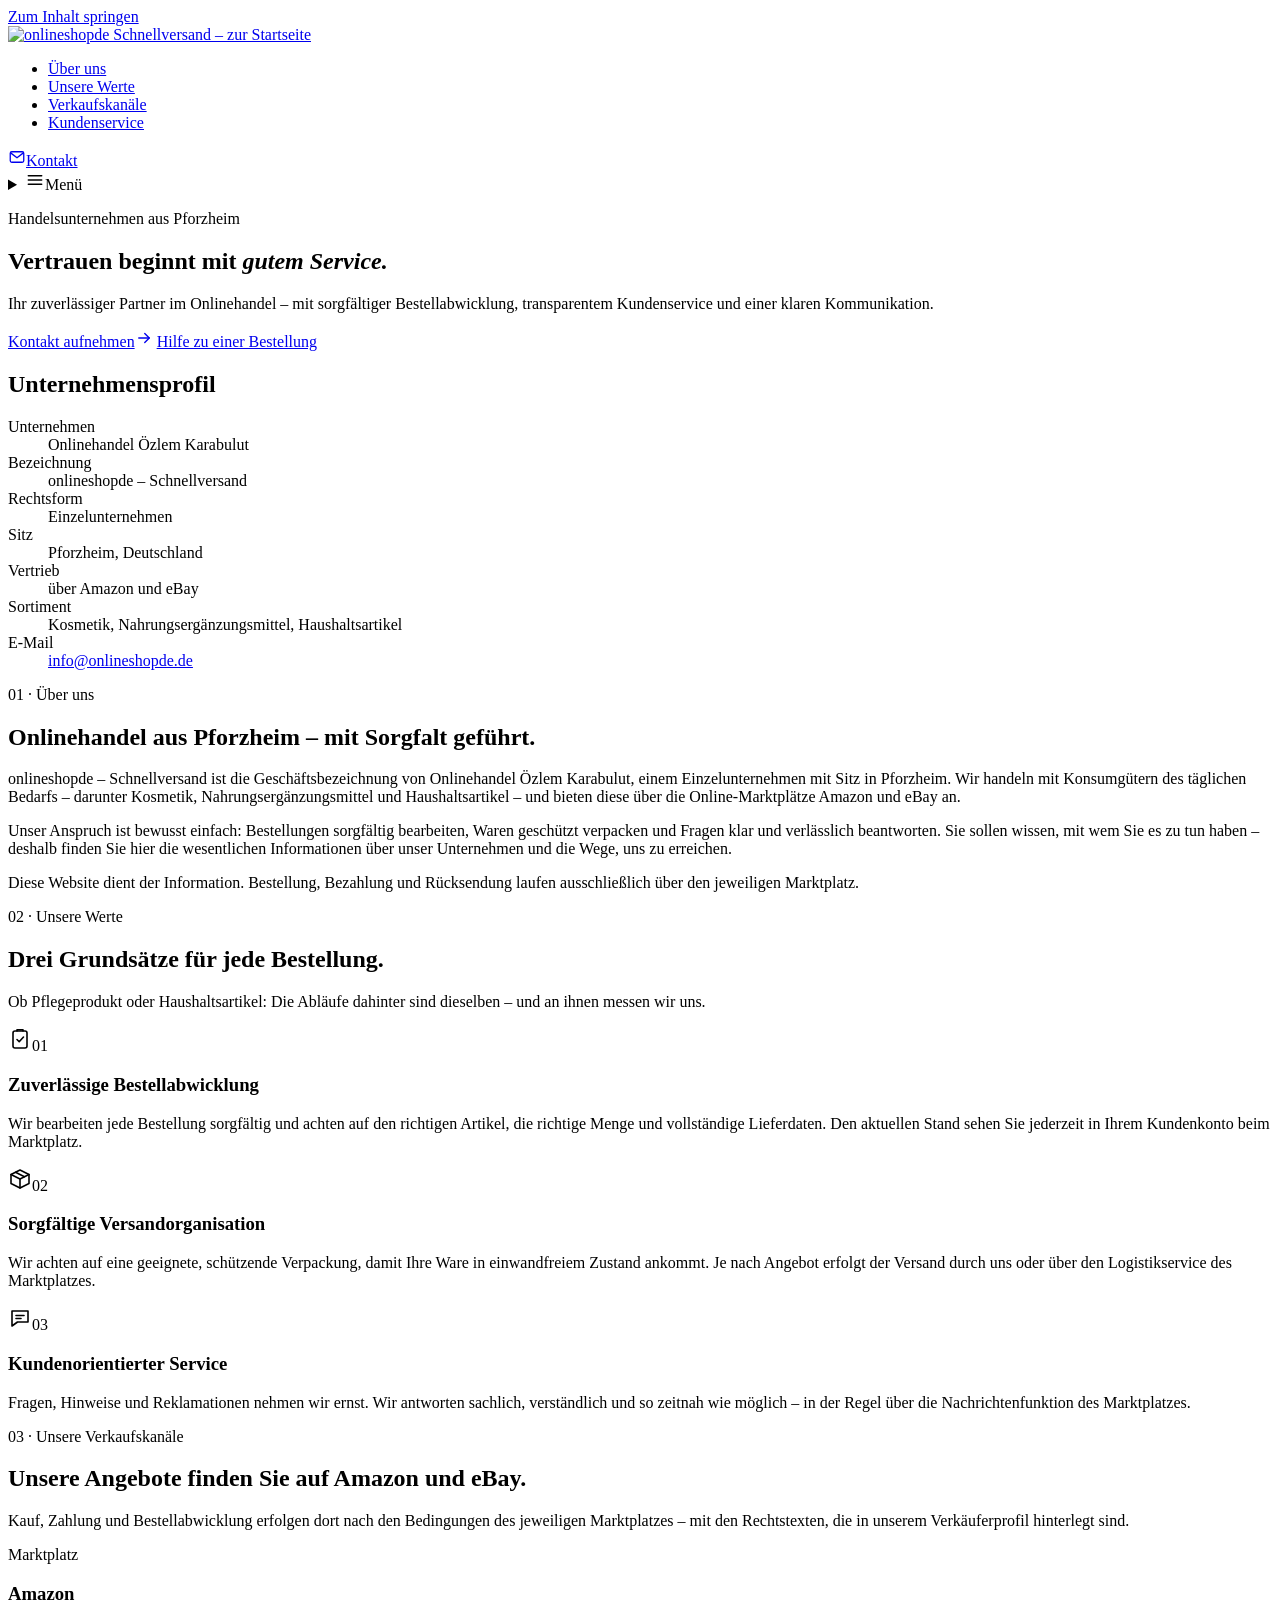
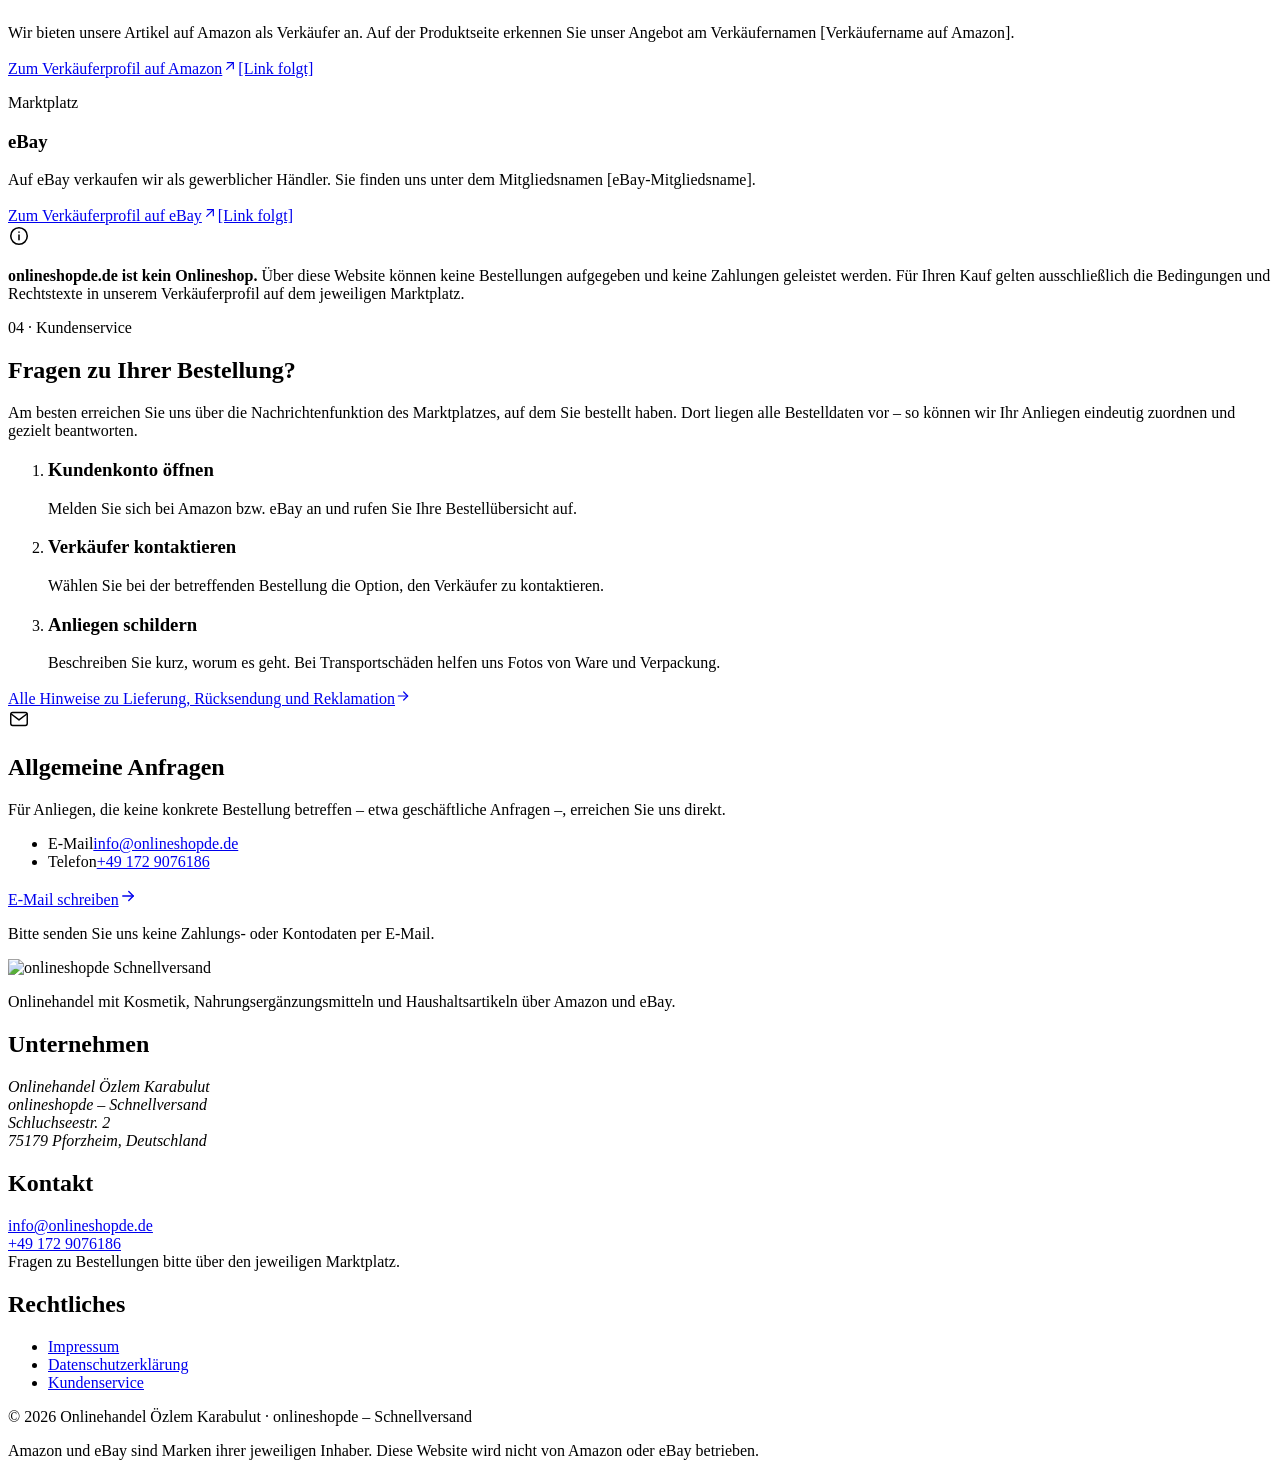
==== index.html @ 4a36b069 "Website onlineshopde.de: Seiten, robots.txt, Sitemap, Favicon" ====
<!DOCTYPE html>
<html lang="de">
<head>
<meta charset="utf-8">
<meta name="viewport" content="width=device-width, initial-scale=1">
<title>onlineshopde – Schnellversand | Onlinehandel aus Pforzheim</title>
<meta name="description" content="onlineshopde – Schnellversand: Einzelunternehmen aus Pforzheim für Kosmetik, Nahrungsergänzungsmittel und Haushaltsartikel – erhältlich über Amazon und eBay. Kontakt und Kundenservice.">
<link rel="canonical" href="https://www.onlineshopde.de/">
<meta name="theme-color" content="#c1254f">
<link rel="icon" href="favicon.ico" sizes="48x48">
<link rel="icon" href="assets/img/favicon-32.png" type="image/png" sizes="32x32">
<link rel="apple-touch-icon" href="assets/img/apple-touch-icon.png">
<meta property="og:type" content="website">
<meta property="og:locale" content="de_DE">
<meta property="og:site_name" content="onlineshopde – Schnellversand">
<meta property="og:title" content="onlineshopde – Schnellversand | Onlinehandel aus Pforzheim">
<meta property="og:description" content="onlineshopde – Schnellversand: Einzelunternehmen aus Pforzheim für Kosmetik, Nahrungsergänzungsmittel und Haushaltsartikel – erhältlich über Amazon und eBay. Kontakt und Kundenservice.">
<meta property="og:url" content="https://www.onlineshopde.de/">
<meta property="og:image" content="https://www.onlineshopde.de/assets/img/og-image.png">
<meta property="og:image:width" content="1200">
<meta property="og:image:height" content="630">
<link rel="preload" href="assets/fonts/newsreader-latin-wght-normal.woff2" as="font" type="font/woff2" crossorigin>
<link rel="preload" href="assets/fonts/ibm-plex-sans-latin-400-normal.woff2" as="font" type="font/woff2" crossorigin>
<link rel="stylesheet" href="assets/css/style.css">
<script type="application/ld+json">
{"@context":"https://schema.org","@type":"Organization","name":"Onlinehandel Özlem Karabulut","alternateName":"onlineshopde – Schnellversand","url":"https://www.onlineshopde.de/","logo":"https://www.onlineshopde.de/assets/img/logo-onlineshopde.png","email":"info@onlineshopde.de","telephone":"+49 172 9076186","address":{"@type":"PostalAddress","streetAddress":"Schluchseestr. 2","postalCode":"75179","addressLocality":"Pforzheim","addressCountry":"DE"}}
</script>
</head>
<body>
<a class="skip-link" href="#inhalt">Zum Inhalt springen</a>
<header class="site-header">
<div class="container header-inner">
<a class="brand" href="index.html"><img src="assets/img/logo-onlineshopde.png" width="527" height="168" alt="onlineshopde Schnellversand – zur Startseite"></a>
<nav class="nav-main" aria-label="Hauptnavigation">
<ul>
<li><a href="index.html#ueber-uns">Über uns</a></li>
<li><a href="index.html#werte">Unsere Werte</a></li>
<li><a href="index.html#verkaufskanaele">Verkaufskanäle</a></li>
<li><a href="kundenservice.html">Kundenservice</a></li>
</ul>
</nav>
<a class="btn btn-outline header-contact" href="kundenservice.html#kontakt"><svg width="18" height="18" viewBox="0 0 24 24" fill="none" stroke="currentColor" stroke-width="1.7" stroke-linecap="round" stroke-linejoin="round" aria-hidden="true" focusable="false"><rect x="3" y="5" width="18" height="14" rx="2"/><path d="M3.5 6.5l8.5 6.5 8.5-6.5"/></svg>Kontakt</a>
<details class="nav-mobile">
<summary><svg width="20" height="20" viewBox="0 0 24 24" fill="none" stroke="currentColor" stroke-width="1.8" stroke-linecap="round" stroke-linejoin="round" aria-hidden="true" focusable="false"><path d="M4 7h16"/><path d="M4 12h16"/><path d="M4 17h16"/></svg>Menü</summary>
<nav class="nav-mobile-panel" aria-label="Hauptnavigation (mobil)">
<ul>
<li><a href="index.html#ueber-uns">Über uns</a></li>
<li><a href="index.html#werte">Unsere Werte</a></li>
<li><a href="index.html#verkaufskanaele">Verkaufskanäle</a></li>
<li><a href="kundenservice.html">Kundenservice</a></li>
<li><a href="kundenservice.html#kontakt">Kontakt</a></li>
</ul>
</nav>
</details>
</div>
</header>
<main id="inhalt">

<section class="hero" aria-labelledby="hero-titel">
<div class="container hero-inner">
<div class="hero-copy">
<p class="eyebrow eyebrow-line">Handelsunternehmen aus Pforzheim</p>
<h1 id="hero-titel" class="h-display">Vertrauen beginnt mit <em>gutem Service.</em></h1>
<p class="lead">Ihr zuverlässiger Partner im Onlinehandel – mit sorgfältiger Bestellabwicklung, transparentem Kundenservice und einer klaren Kommunikation.</p>
<div class="hero-actions">
<a class="btn btn-primary" href="kundenservice.html#kontakt">Kontakt aufnehmen<svg width="18" height="18" viewBox="0 0 24 24" fill="none" stroke="currentColor" stroke-width="1.8" stroke-linecap="round" stroke-linejoin="round" aria-hidden="true" focusable="false"><path d="M5 12h14"/><path d="M13 6l6 6-6 6"/></svg></a>
<a class="btn btn-secondary" href="kundenservice.html">Hilfe zu einer Bestellung</a>
</div>
</div>
<aside class="profile-card" aria-labelledby="profil-titel">
<div class="profile-card-head"><h2 id="profil-titel">Unternehmensprofil</h2><span aria-hidden="true"></span></div>
<dl>
<div><dt>Unternehmen</dt><dd>Onlinehandel Özlem Karabulut</dd></div>
<div><dt>Bezeichnung</dt><dd>onlineshopde – Schnellversand</dd></div>
<div><dt>Rechtsform</dt><dd>Einzelunternehmen</dd></div>
<div><dt>Sitz</dt><dd>Pforzheim, Deutschland</dd></div>
<div><dt>Vertrieb</dt><dd>über Amazon und eBay</dd></div>
<div><dt>Sortiment</dt><dd>Kosmetik, Nahrungs&shy;ergänzungs&shy;mittel, Haushalts&shy;artikel</dd></div>
<div><dt>E-Mail</dt><dd><a href="mailto:info@onlineshopde.de">info@onlineshopde.de</a></dd></div>
</dl>
</aside>
</div>
</section>

<section id="ueber-uns" class="section" aria-labelledby="ueber-uns-titel">
<div class="container about">
<div class="stack">
<p class="eyebrow">01 · Über uns</p>
<h2 id="ueber-uns-titel" class="h-section">Onlinehandel aus Pforzheim – mit Sorgfalt geführt.</h2>
</div>
<div class="stack about-text">
<p>onlineshopde – Schnellversand ist die Geschäftsbezeichnung von Onlinehandel Özlem Karabulut, einem Einzelunternehmen mit Sitz in Pforzheim. Wir handeln mit Konsumgütern des täglichen Bedarfs – darunter Kosmetik, Nahrungsergänzungsmittel und Haushaltsartikel – und bieten diese über die Online-Marktplätze Amazon und eBay an.</p>
<p>Unser Anspruch ist bewusst einfach: Bestellungen sorgfältig bearbeiten, Waren geschützt verpacken und Fragen klar und verlässlich beantworten. Sie sollen wissen, mit wem Sie es zu tun haben – deshalb finden Sie hier die wesentlichen Informationen über unser Unternehmen und die Wege, uns zu erreichen.</p>
<p>Diese Website dient der Information. Bestellung, Bezahlung und Rücksendung laufen ausschließlich über den jeweiligen Marktplatz.</p>
</div>
</div>
</section>

<section id="werte" class="section section-alt" aria-labelledby="werte-titel">
<div class="container">
<div class="section-head">
<div class="stack">
<p class="eyebrow">02 · Unsere Werte</p>
<h2 id="werte-titel" class="h-section">Drei Grundsätze für jede Bestellung.</h2>
</div>
<p>Ob Pflegeprodukt oder Haushaltsartikel: Die Abläufe dahinter sind dieselben – und an ihnen messen wir uns.</p>
</div>
<div class="grid-cards">
<article class="card">
<div class="card-top"><span class="icon-circle"><svg width="24" height="24" viewBox="0 0 24 24" fill="none" stroke="currentColor" stroke-width="1.6" stroke-linecap="round" stroke-linejoin="round" aria-hidden="true" focusable="false"><rect x="5" y="4" width="14" height="17" rx="2"/><path d="M9 4V2.8h6V4"/><path d="M9 12.5l2.2 2.2L15.5 10"/></svg></span><span class="card-num" aria-hidden="true">01</span></div>
<h3 class="h-card">Zuverlässige Bestellabwicklung</h3>
<p class="text-body">Wir bearbeiten jede Bestellung sorgfältig und achten auf den richtigen Artikel, die richtige Menge und vollständige Lieferdaten. Den aktuellen Stand sehen Sie jederzeit in Ihrem Kundenkonto beim Marktplatz.</p>
</article>
<article class="card">
<div class="card-top"><span class="icon-circle"><svg width="24" height="24" viewBox="0 0 24 24" fill="none" stroke="currentColor" stroke-width="1.6" stroke-linecap="round" stroke-linejoin="round" aria-hidden="true" focusable="false"><path d="M3 7.5L12 3l9 4.5v9L12 21l-9-4.5z"/><path d="M3 7.5l9 4.5 9-4.5"/><path d="M12 12v9"/><path d="M7.5 5.25l9 4.5"/></svg></span><span class="card-num" aria-hidden="true">02</span></div>
<h3 class="h-card">Sorgfältige Versandorganisation</h3>
<p class="text-body">Wir achten auf eine geeignete, schützende Verpackung, damit Ihre Ware in einwandfreiem Zustand ankommt. Je nach Angebot erfolgt der Versand durch uns oder über den Logistikservice des Marktplatzes.</p>
</article>
<article class="card">
<div class="card-top"><span class="icon-circle"><svg width="24" height="24" viewBox="0 0 24 24" fill="none" stroke="currentColor" stroke-width="1.6" stroke-linecap="round" stroke-linejoin="round" aria-hidden="true" focusable="false"><path d="M4 5h16v11H9.5L4 20z"/><path d="M8 9.5h8"/><path d="M8 12.5h5"/></svg></span><span class="card-num" aria-hidden="true">03</span></div>
<h3 class="h-card">Kundenorientierter Service</h3>
<p class="text-body">Fragen, Hinweise und Reklamationen nehmen wir ernst. Wir antworten sachlich, verständlich und so zeitnah wie möglich – in der Regel über die Nachrichtenfunktion des Marktplatzes.</p>
</article>
</div>
</div>
</section>

<section id="verkaufskanaele" class="section" aria-labelledby="kanaele-titel">
<div class="container">
<div class="section-head">
<div class="stack">
<p class="eyebrow">03 · Unsere Verkaufskanäle</p>
<h2 id="kanaele-titel" class="h-section">Unsere Angebote finden Sie auf Amazon und eBay.</h2>
</div>
<p>Kauf, Zahlung und Bestellabwicklung erfolgen dort nach den Bedingungen des jeweiligen Marktplatzes – mit den Rechtstexten, die in unserem Verkäuferprofil hinterlegt sind.</p>
</div>
<div class="grid-cards two">
<article class="card">
<p class="card-label">Marktplatz</p>
<h3 class="card-title-lg">Amazon</h3>
<p class="text-body">Wir bieten unsere Artikel auf Amazon als Verkäufer an. Auf der Produktseite erkennen Sie unser Angebot am Verkäufernamen <span class="todo">[Verkäufername auf Amazon]</span>.</p>
<a class="link-arrow" href="#verkaufskanaele">Zum Verkäuferprofil auf Amazon<svg width="16" height="16" viewBox="0 0 24 24" fill="none" stroke="currentColor" stroke-width="1.8" stroke-linecap="round" stroke-linejoin="round" aria-hidden="true" focusable="false"><path d="M7 17L17 7"/><path d="M8 7h9v9"/></svg><span class="todo">[Link folgt]</span></a>
</article>
<article class="card">
<p class="card-label">Marktplatz</p>
<h3 class="card-title-lg">eBay</h3>
<p class="text-body">Auf eBay verkaufen wir als gewerblicher Händler. Sie finden uns unter dem Mitgliedsnamen <span class="todo">[eBay-Mitgliedsname]</span>.</p>
<a class="link-arrow" href="#verkaufskanaele">Zum Verkäuferprofil auf eBay<svg width="16" height="16" viewBox="0 0 24 24" fill="none" stroke="currentColor" stroke-width="1.8" stroke-linecap="round" stroke-linejoin="round" aria-hidden="true" focusable="false"><path d="M7 17L17 7"/><path d="M8 7h9v9"/></svg><span class="todo">[Link folgt]</span></a>
</article>
</div>
<div class="note" role="note">
<svg width="22" height="22" viewBox="0 0 24 24" fill="none" stroke="currentColor" stroke-width="1.7" stroke-linecap="round" stroke-linejoin="round" aria-hidden="true" focusable="false"><circle cx="12" cy="12" r="9"/><path d="M12 11v5"/><path d="M12 7.6v.4"/></svg>
<p><strong>onlineshopde.de ist kein Onlineshop.</strong> Über diese Website können keine Bestellungen aufgegeben und keine Zahlungen geleistet werden. Für Ihren Kauf gelten ausschließlich die Bedingungen und Rechtstexte in unserem Verkäuferprofil auf dem jeweiligen Marktplatz.</p>
</div>
</div>
</section>

<section id="kundenservice" class="section section-alt" aria-labelledby="service-titel">
<div class="container service">
<div class="stack service-main">
<div class="stack gap-18">
<p class="eyebrow">04 · Kundenservice</p>
<h2 id="service-titel" class="h-section">Fragen zu Ihrer Bestellung?</h2>
<p class="lead measure">Am besten erreichen Sie uns über die Nachrichtenfunktion des Marktplatzes, auf dem Sie bestellt haben. Dort liegen alle Bestelldaten vor – so können wir Ihr Anliegen eindeutig zuordnen und gezielt beantworten.</p>
</div>
<ol class="steps">
<li><div><h3>Kundenkonto öffnen</h3><p>Melden Sie sich bei Amazon bzw. eBay an und rufen Sie Ihre Bestellübersicht auf.</p></div></li>
<li><div><h3>Verkäufer kontaktieren</h3><p>Wählen Sie bei der betreffenden Bestellung die Option, den Verkäufer zu kontaktieren.</p></div></li>
<li><div><h3>Anliegen schildern</h3><p>Beschreiben Sie kurz, worum es geht. Bei Transportschäden helfen uns Fotos von Ware und Verpackung.</p></div></li>
</ol>
<a class="link-arrow" href="kundenservice.html">Alle Hinweise zu Lieferung, Rücksendung und Reklamation<svg width="16" height="16" viewBox="0 0 24 24" fill="none" stroke="currentColor" stroke-width="1.8" stroke-linecap="round" stroke-linejoin="round" aria-hidden="true" focusable="false"><path d="M5 12h14"/><path d="M13 6l6 6-6 6"/></svg></a>
</div>
<aside class="contact-card" aria-labelledby="kontakt-titel">
<span class="icon-ring"><svg width="22" height="22" viewBox="0 0 24 24" fill="none" stroke="currentColor" stroke-width="1.6" stroke-linecap="round" stroke-linejoin="round" aria-hidden="true" focusable="false"><rect x="3" y="5" width="18" height="14" rx="2"/><path d="M3.5 6.5l8.5 6.5 8.5-6.5"/></svg></span>
<h2 id="kontakt-titel">Allgemeine Anfragen</h2>
<p>Für Anliegen, die keine konkrete Bestellung betreffen – etwa geschäftliche Anfragen –, erreichen Sie uns direkt.</p>
<ul class="contact-list">
<li><span class="label">E-Mail</span><a href="mailto:info@onlineshopde.de">info@onlineshopde.de</a></li>
<li><span class="label">Telefon</span><a href="tel:+491729076186">+49&nbsp;172&nbsp;9076186</a></li>
</ul>
<a class="btn btn-light self-start" href="mailto:info@onlineshopde.de">E-Mail schreiben<svg width="18" height="18" viewBox="0 0 24 24" fill="none" stroke="currentColor" stroke-width="1.8" stroke-linecap="round" stroke-linejoin="round" aria-hidden="true" focusable="false"><path d="M5 12h14"/><path d="M13 6l6 6-6 6"/></svg></a>
<p class="fine">Bitte senden Sie uns keine Zahlungs- oder Kontodaten per E-Mail.</p>
</aside>
</div>
</section>

</main>
<footer class="site-footer">
<div class="container">
<div class="footer-grid">
<div class="footer-brand">
<img src="assets/img/logo-onlineshopde.png" width="527" height="168" alt="onlineshopde Schnellversand" loading="lazy">
<p>Onlinehandel mit Kosmetik, Nahrungsergänzungsmitteln und Haushaltsartikeln über Amazon und eBay.</p>
</div>
<div>
<h2>Unternehmen</h2>
<address>Onlinehandel Özlem Karabulut<br>onlineshopde – Schnellversand<br>Schluchseestr. 2<br>75179 Pforzheim, Deutschland</address>
</div>
<div>
<h2>Kontakt</h2>
<p><a href="mailto:info@onlineshopde.de">info@onlineshopde.de</a><br><a href="tel:+491729076186">+49&nbsp;172&nbsp;9076186</a><br>Fragen zu Bestellungen bitte über den jeweiligen Marktplatz.</p>
</div>
<nav aria-label="Rechtliches und Service">
<h2>Rechtliches</h2>
<ul>
<li><a href="impressum.html">Impressum</a></li>
<li><a href="datenschutz.html">Datenschutzerklärung</a></li>
<li><a href="kundenservice.html">Kundenservice</a></li>
</ul>
</nav>
</div>
<div class="footer-bottom">
<p>© 2026 Onlinehandel Özlem Karabulut · onlineshopde – Schnellversand</p>
<p>Amazon und eBay sind Marken ihrer jeweiligen Inhaber. Diese Website wird nicht von Amazon oder eBay betrieben.</p>
</div>
</div>
</footer>
</body>
</html>
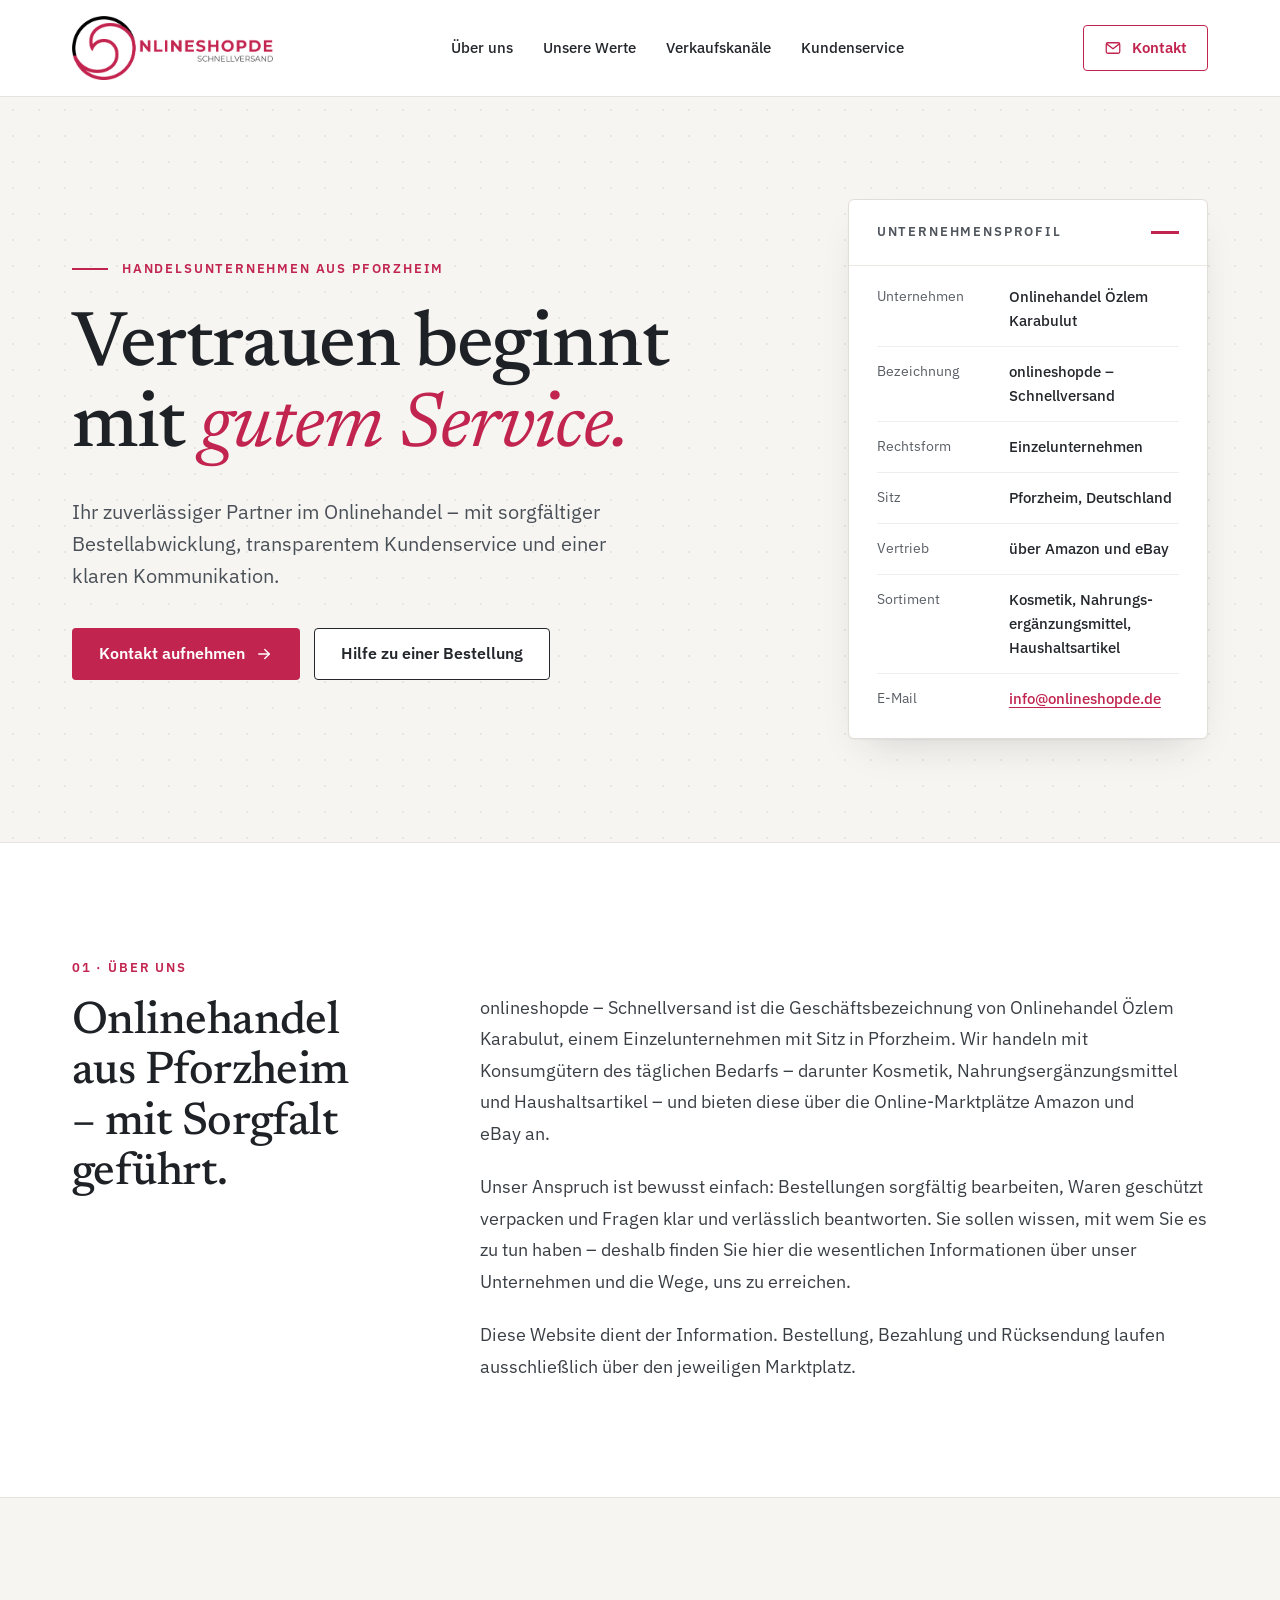
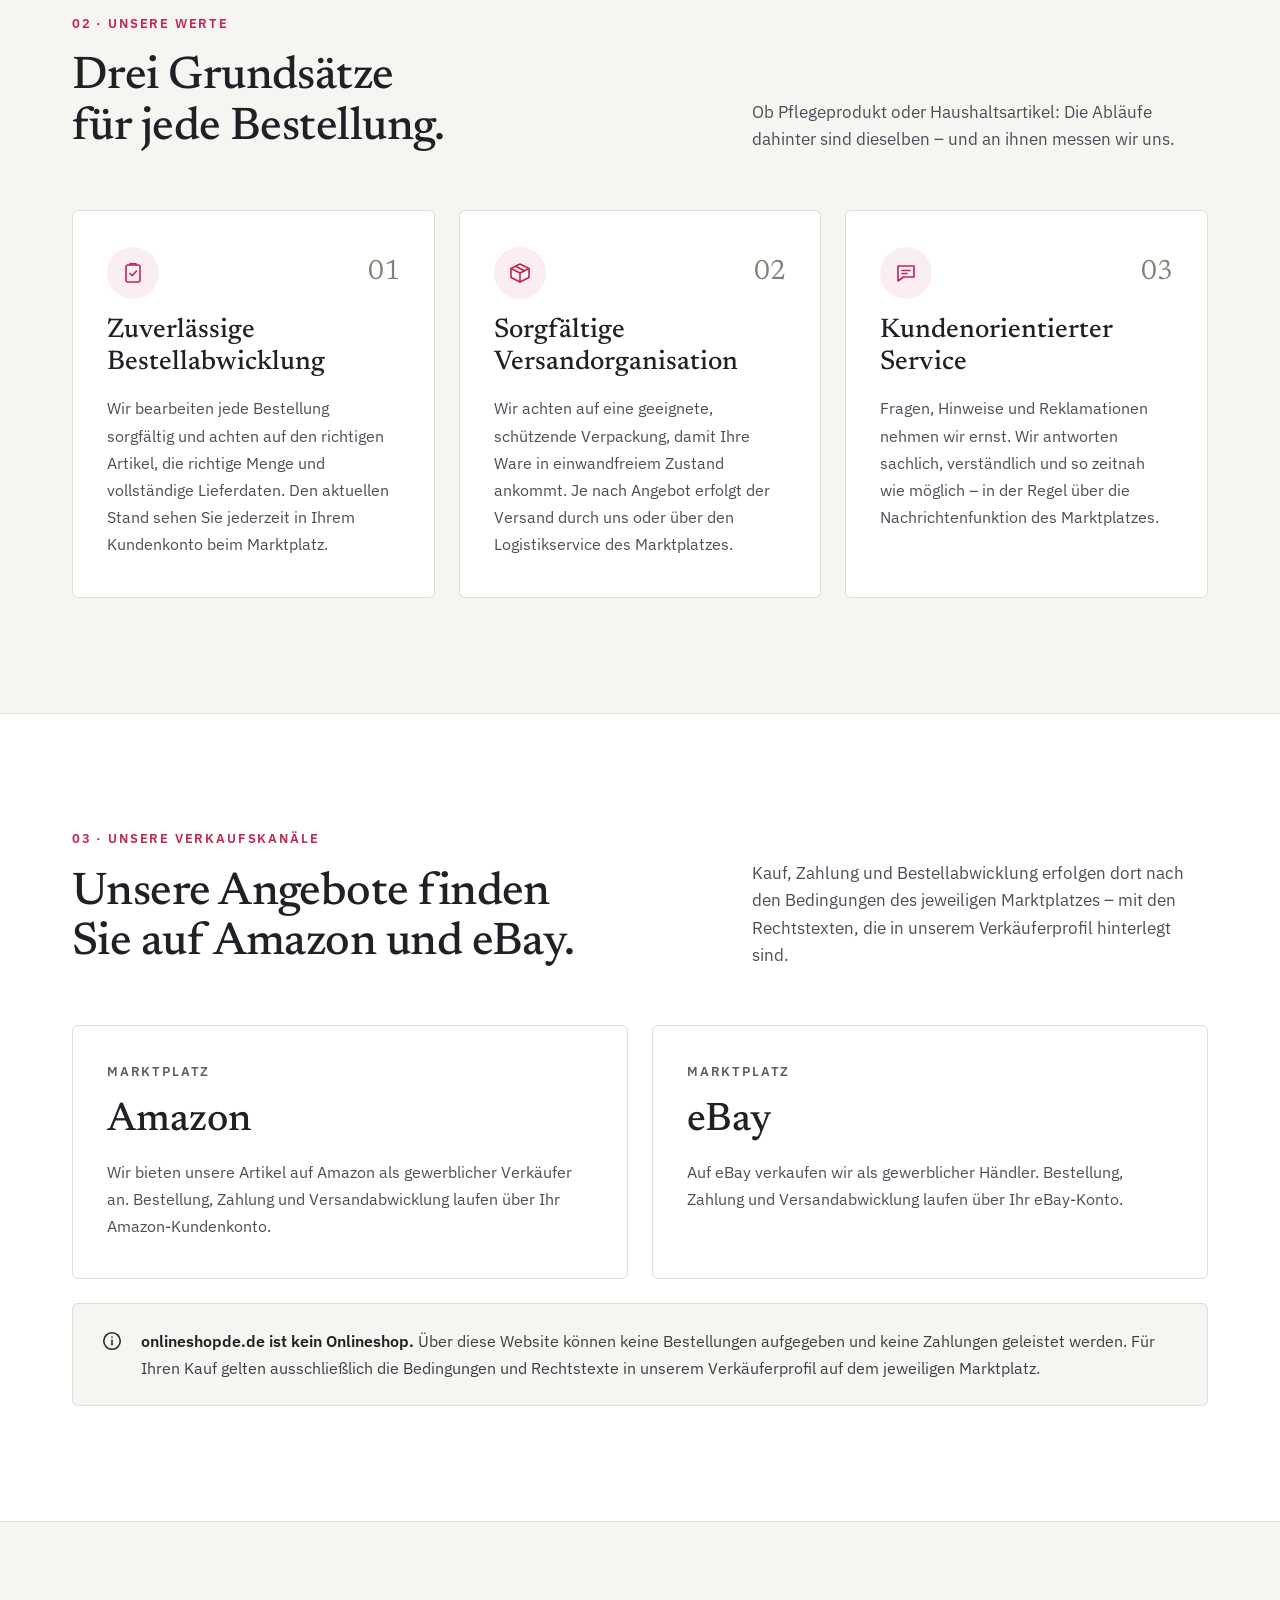
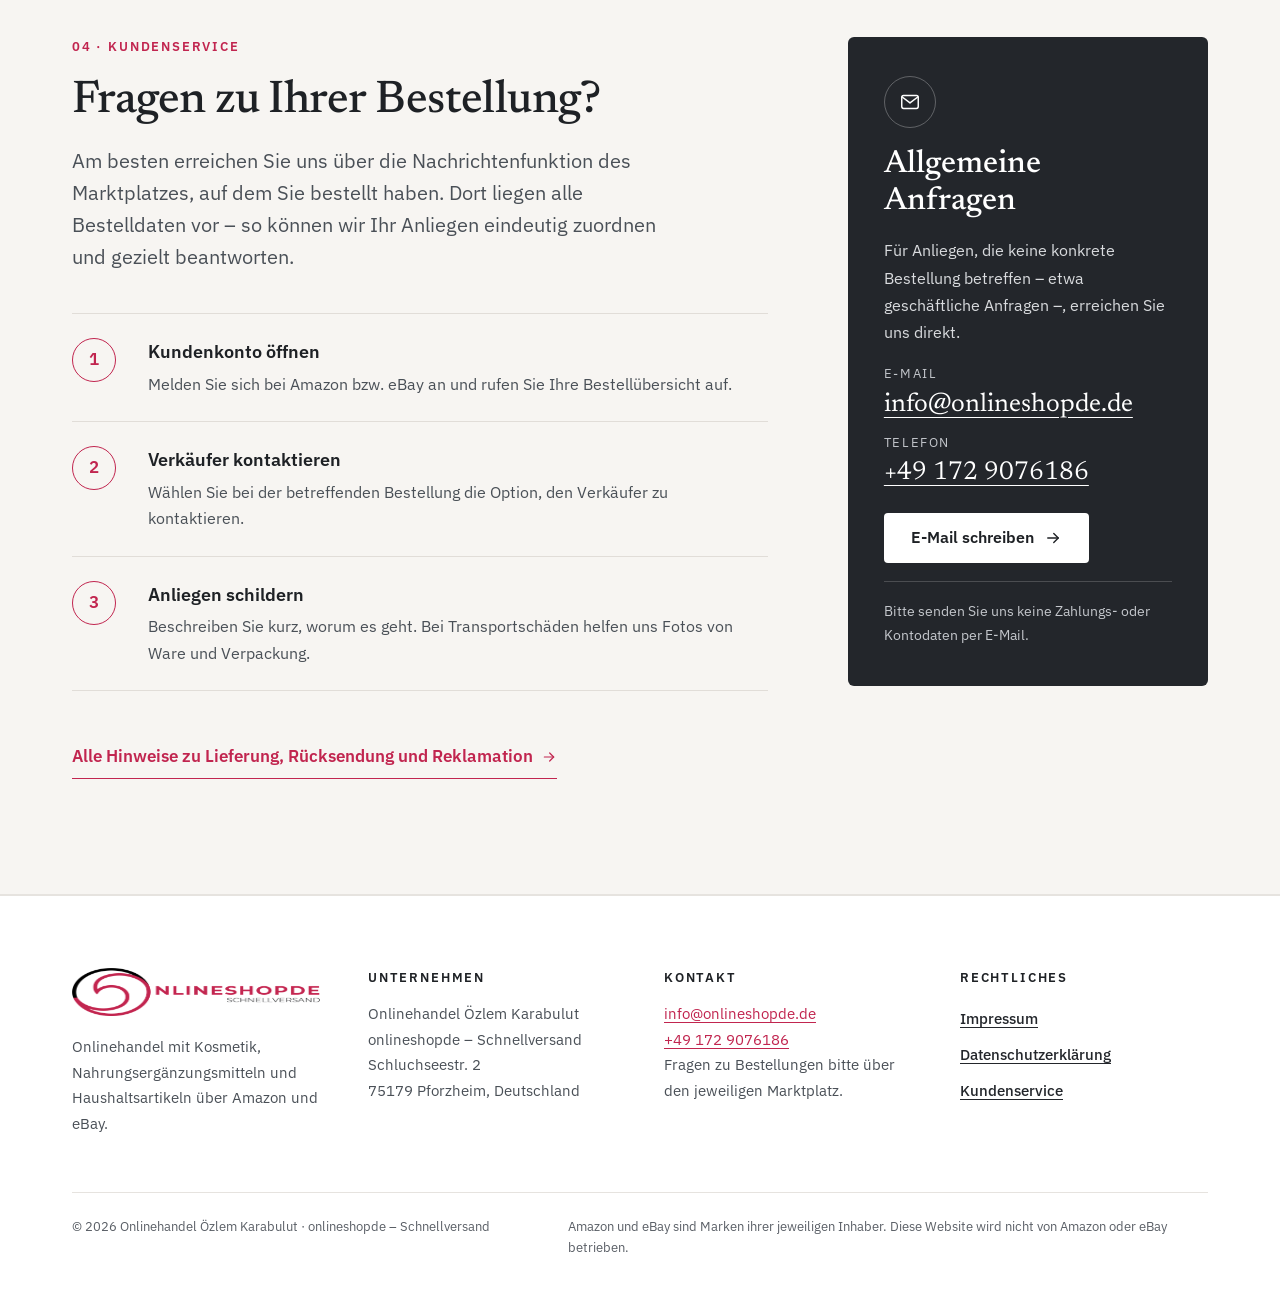
==== commit b94b1a4b: "Startseite: Platzhalter bei den Verkaufskanälen entfernt" ====
--- a/index.html
+++ b/index.html
@@ -138,14 +138,12 @@
 <article class="card">
 <p class="card-label">Marktplatz</p>
 <h3 class="card-title-lg">Amazon</h3>
-<p class="text-body">Wir bieten unsere Artikel auf Amazon als Verkäufer an. Auf der Produktseite erkennen Sie unser Angebot am Verkäufernamen <span class="todo">[Verkäufername auf Amazon]</span>.</p>
-<a class="link-arrow" href="#verkaufskanaele">Zum Verkäuferprofil auf Amazon<svg width="16" height="16" viewBox="0 0 24 24" fill="none" stroke="currentColor" stroke-width="1.8" stroke-linecap="round" stroke-linejoin="round" aria-hidden="true" focusable="false"><path d="M7 17L17 7"/><path d="M8 7h9v9"/></svg><span class="todo">[Link folgt]</span></a>
+<p class="text-body">Wir bieten unsere Artikel auf Amazon als gewerblicher Verkäufer an. Bestellung, Zahlung und Versandabwicklung laufen über Ihr Amazon-Kundenkonto.</p>
 </article>
 <article class="card">
 <p class="card-label">Marktplatz</p>
 <h3 class="card-title-lg">eBay</h3>
-<p class="text-body">Auf eBay verkaufen wir als gewerblicher Händler. Sie finden uns unter dem Mitgliedsnamen <span class="todo">[eBay-Mitgliedsname]</span>.</p>
-<a class="link-arrow" href="#verkaufskanaele">Zum Verkäuferprofil auf eBay<svg width="16" height="16" viewBox="0 0 24 24" fill="none" stroke="currentColor" stroke-width="1.8" stroke-linecap="round" stroke-linejoin="round" aria-hidden="true" focusable="false"><path d="M7 17L17 7"/><path d="M8 7h9v9"/></svg><span class="todo">[Link folgt]</span></a>
+<p class="text-body">Auf eBay verkaufen wir als gewerblicher Händler. Bestellung, Zahlung und Versandabwicklung laufen über Ihr eBay-Konto.</p>
 </article>
 </div>
 <div class="note" role="note">
--- a/assets/css/style.css
+++ b/assets/css/style.css
@@ -0,0 +1,418 @@
+/* onlineshopde.de – Stylesheet
+   Keine externen Ressourcen: Schriften liegen lokal unter /assets/fonts (SIL Open Font License). */
+
+@font-face {
+  font-family: "Newsreader";
+  font-style: normal;
+  font-weight: 200 800;
+  font-display: swap;
+  src: url("../fonts/newsreader-latin-wght-normal.woff2") format("woff2");
+}
+@font-face {
+  font-family: "Newsreader";
+  font-style: italic;
+  font-weight: 200 800;
+  font-display: swap;
+  src: url("../fonts/newsreader-latin-wght-italic.woff2") format("woff2");
+}
+@font-face {
+  font-family: "IBM Plex Sans";
+  font-style: normal;
+  font-weight: 400;
+  font-display: swap;
+  src: url("../fonts/ibm-plex-sans-latin-400-normal.woff2") format("woff2");
+}
+@font-face {
+  font-family: "IBM Plex Sans";
+  font-style: normal;
+  font-weight: 500;
+  font-display: swap;
+  src: url("../fonts/ibm-plex-sans-latin-500-normal.woff2") format("woff2");
+}
+@font-face {
+  font-family: "IBM Plex Sans";
+  font-style: normal;
+  font-weight: 600;
+  font-display: swap;
+  src: url("../fonts/ibm-plex-sans-latin-600-normal.woff2") format("woff2");
+}
+
+:root {
+  --accent: #c1254f;   /* Markenfarbe aus dem Original-Logo */
+  --accent-dark: #9b1c3f;
+  --accent-tint: #fbeef2;
+  --ink: #1e2125;
+  --text: #23262b;
+  --text-2: #3a3f45;
+  --muted: #4a5057;
+  --muted-2: #5a5f66;
+  --line: #e1ddd8;
+  --line-soft: #ece9e5;
+  --ground: #ffffff;
+  --ground-2: #f7f5f2;
+  --dark: #23262b;
+  --todo-bg: #fff1cc;
+  --todo-fg: #5c4300;
+  --radius: 6px;
+  --radius-sm: 4px;
+  --container: 1200px;
+  --gutter: clamp(20px, 4vw, 32px);
+  --section: clamp(72px, 9vw, 120px);
+  --serif: "Newsreader", Georgia, "Times New Roman", serif;
+  --sans: "IBM Plex Sans", "Segoe UI", system-ui, -apple-system, sans-serif;
+}
+
+*, *::before, *::after { box-sizing: border-box; }
+
+html { -webkit-text-size-adjust: 100%; text-size-adjust: 100%; scroll-behavior: smooth; }
+@media (prefers-reduced-motion: reduce) { html { scroll-behavior: auto; } }
+
+body {
+  margin: 0;
+  background: var(--ground);
+  color: var(--text);
+  font-family: var(--sans);
+  font-size: 17px;
+  line-height: 1.6;
+}
+
+img { max-width: 100%; height: auto; }
+
+a { color: var(--accent); text-underline-offset: 3px; }
+a:hover { color: var(--accent-dark); }
+
+:focus-visible { outline: 3px solid var(--accent); outline-offset: 3px; border-radius: 2px; }
+
+h1, h2, h3 { margin: 0; color: var(--ink); }
+p { margin: 0; }
+
+.container { max-width: var(--container); margin: 0 auto; padding-inline: var(--gutter); }
+
+.visually-hidden {
+  position: absolute !important; width: 1px; height: 1px; padding: 0; margin: -1px;
+  overflow: hidden; clip: rect(0 0 0 0); white-space: nowrap; border: 0;
+}
+
+.skip-link {
+  position: absolute; left: 16px; top: -60px; z-index: 100;
+  background: var(--ink); color: #fff; padding: 12px 18px; border-radius: var(--radius-sm);
+  font-weight: 600; text-decoration: none;
+}
+.skip-link:focus { top: 16px; color: #fff; }
+
+/* Platzhalter für noch fehlende Angaben – vor Veröffentlichung ersetzen */
+.todo {
+  background: var(--todo-bg); color: var(--todo-fg);
+  padding: 1px 6px; border-radius: 3px; font-size: 0.88em; font-weight: 500;
+}
+
+/* ---------- Header ---------- */
+.site-header { background: var(--ground); border-bottom: 1px solid #e6e3df; position: relative; z-index: 10; }
+.header-inner {
+  display: flex; align-items: center; justify-content: space-between; gap: 16px 32px;
+  padding-block: 16px;
+}
+.brand { display: inline-flex; align-items: center; text-decoration: none; flex: none; }
+.brand img { display: block; height: 64px; width: auto; }
+.brand { min-height: 44px; }
+.logo-placeholder {
+  display: inline-flex; align-items: center; justify-content: center;
+  width: 210px; height: 56px; border: 1.5px dashed #ada79f; border-radius: var(--radius-sm);
+  color: #5f646b; font-size: 12px; font-weight: 600; letter-spacing: 0.08em; text-transform: uppercase;
+}
+.nav-main ul { list-style: none; margin: 0; padding: 0; display: flex; flex-wrap: wrap; gap: 4px 30px; }
+.nav-main a {
+  display: inline-flex; align-items: center; min-height: 44px;
+  color: var(--text); text-decoration: none; font-size: 15px; font-weight: 500;
+}
+.nav-main a:hover, .nav-main a[aria-current="page"] { color: var(--accent); text-decoration: underline; text-decoration-thickness: 1.5px; text-underline-offset: 6px; }
+
+.btn {
+  display: inline-flex; align-items: center; justify-content: center; gap: 10px;
+  min-height: 52px; padding: 0 26px; border-radius: var(--radius-sm);
+  font-size: 16px; font-weight: 600; text-decoration: none; line-height: 1.2;
+  border: 1.5px solid transparent;
+}
+.btn svg { flex: none; }
+.btn-primary { background: var(--accent); color: #fff; }
+.btn-primary:hover { background: var(--accent-dark); color: #fff; }
+.btn-secondary { background: #fff; border-color: var(--text); color: var(--text); }
+.btn-secondary:hover { background: var(--ground-2); color: var(--ink); }
+.btn-outline { min-height: 46px; padding: 0 20px; font-size: 15px; border-color: var(--accent); color: var(--accent); }
+.btn-outline:hover { background: var(--accent-tint); color: var(--accent-dark); }
+.btn-light { background: #fff; color: var(--ink); min-height: 50px; }
+.btn-light:hover { background: #eceae6; color: var(--ink); }
+
+.nav-mobile { display: none; }
+.nav-mobile summary {
+  list-style: none; display: inline-flex; align-items: center; gap: 8px;
+  min-height: 48px; padding: 0 14px; border: 1px solid #d6d1cb; border-radius: var(--radius-sm);
+  font-size: 15px; font-weight: 600; cursor: pointer; color: var(--text);
+}
+.nav-mobile summary::-webkit-details-marker { display: none; }
+.nav-mobile[open] summary { border-color: var(--text); }
+.nav-mobile-panel {
+  position: absolute; left: 0; right: 0; top: 100%;
+  background: #fff; border-bottom: 1px solid var(--line); box-shadow: 0 16px 32px -16px rgba(30,33,37,0.25);
+  padding: 8px var(--gutter) 20px;
+}
+.nav-mobile-panel ul { list-style: none; margin: 0; padding: 0; }
+.nav-mobile-panel li + li { border-top: 1px solid var(--line-soft); }
+.nav-mobile-panel a {
+  display: flex; align-items: center; min-height: 52px; color: var(--text);
+  text-decoration: none; font-size: 17px; font-weight: 500;
+}
+.nav-mobile-panel a[aria-current="page"] { color: var(--accent); }
+
+@media (max-width: 960px) {
+  .nav-main, .header-contact { display: none; }
+  .nav-mobile { display: block; }
+  .brand img { height: 48px; }
+  .logo-placeholder { width: 156px; height: 44px; font-size: 11px; }
+}
+
+/* ---------- Typografie-Bausteine ---------- */
+.eyebrow {
+  display: flex; align-items: center; gap: 14px;
+  font-size: 13px; font-weight: 600; letter-spacing: 0.14em; text-transform: uppercase; color: var(--accent);
+}
+.eyebrow-line::before { content: ""; display: block; width: 36px; height: 1.5px; background: currentColor; }
+.h-display {
+  font-family: var(--serif); font-weight: 500; letter-spacing: -0.018em; line-height: 1.03;
+  font-size: clamp(44px, 6.4vw, 78px); text-wrap: balance;
+}
+.h-display em { font-style: italic; font-weight: 400; color: var(--accent); }
+.h-section {
+  font-family: var(--serif); font-weight: 500; letter-spacing: -0.012em; line-height: 1.1;
+  font-size: clamp(32px, 4vw, 46px); text-wrap: balance;
+}
+.h-card { font-family: var(--serif); font-weight: 500; font-size: clamp(24px, 2.4vw, 27px); line-height: 1.2; }
+.lead { font-size: clamp(18px, 1.8vw, 20px); line-height: 1.6; color: var(--muted); text-wrap: pretty; }
+.text-body { font-size: 16px; line-height: 1.7; color: var(--muted); }
+.stack { display: flex; flex-direction: column; }
+.gap-18 { gap: 18px; }
+.gap-24 { gap: 24px; }
+.items-start { align-items: flex-start; }
+.self-start { align-self: flex-start; }
+.measure { max-width: 620px; }
+.h-sub { font-size: clamp(28px, 3vw, 36px); }
+.topics-wrap { padding-block: clamp(40px, 5vw, 56px) 0; }
+.faq-wrap { padding-block: clamp(56px, 7vw, 80px); }
+.callout h3 { margin-top: 0; }
+
+/* ---------- Abschnitte ---------- */
+.section { padding-block: var(--section); }
+.section-alt { background: var(--ground-2); border-block: 1px solid #e6e3df; }
+.section-head {
+  display: flex; flex-wrap: wrap; align-items: flex-end; justify-content: space-between;
+  gap: 24px 64px; margin-bottom: 56px;
+}
+.section-head > .stack { flex: 1 1 520px; min-width: 0; gap: 18px; }
+.section-head > p { flex: 1 1 360px; min-width: 0; max-width: 460px; font-size: 17px; color: var(--muted); }
+
+/* Hero */
+.hero {
+  background-color: var(--ground-2);
+  background-image: radial-gradient(rgba(35,38,43,0.07) 1px, transparent 1px);
+  background-size: 26px 26px;
+  border-bottom: 1px solid #e6e3df;
+}
+.hero-inner {
+  display: flex; flex-wrap: wrap; align-items: center; gap: 56px 72px;
+  padding-block: clamp(56px, 8vw, 112px);
+}
+.hero-copy { flex: 999 1 540px; min-width: 0; display: flex; flex-direction: column; align-items: flex-start; gap: 28px; }
+.hero-copy .lead { max-width: 600px; }
+.hero-actions { display: flex; flex-wrap: wrap; gap: 14px; padding-top: 8px; }
+
+.profile-card {
+  flex: 1 1 360px; min-width: 0; max-width: 460px;
+  background: #fff; border: 1px solid var(--line); border-radius: var(--radius);
+  box-shadow: 0 1px 2px rgba(30,33,37,0.04), 0 18px 40px -18px rgba(30,33,37,0.18);
+}
+.profile-card-head {
+  display: flex; align-items: center; justify-content: space-between; gap: 12px;
+  padding: 22px 28px; border-bottom: 1px solid var(--line-soft);
+}
+.profile-card-head h2 { font-size: 13px; font-weight: 600; letter-spacing: 0.14em; text-transform: uppercase; color: #4f555c; }
+.profile-card-head span { display: block; width: 28px; height: 3px; background: var(--accent); }
+.profile-card dl { margin: 0; padding: 6px 28px 14px; }
+.profile-card dl > div {
+  display: grid; grid-template-columns: 116px minmax(0, 1fr); gap: 16px;
+  padding: 13px 0; border-bottom: 1px solid #f0edea;
+}
+.profile-card dl > div:last-child { border-bottom: 0; }
+.profile-card dt { font-size: 14px; color: var(--muted-2); }
+.profile-card dd { margin: 0; font-size: 15px; font-weight: 500; color: var(--text); overflow-wrap: break-word; hyphens: auto; }
+
+@media (max-width: 520px) {
+  .hero-actions { flex-direction: column; align-items: stretch; width: 100%; }
+  .profile-card-head { padding: 18px 20px; }
+  .profile-card dl { padding: 4px 20px 10px; }
+  .profile-card dl > div { grid-template-columns: 1fr; gap: 2px; }
+  .profile-card dt { font-size: 13px; }
+}
+
+/* Über uns */
+.about { display: flex; flex-wrap: wrap; gap: 32px 88px; }
+.about > .stack:first-child { flex: 1 1 320px; min-width: 0; gap: 18px; }
+.about-text { flex: 999 1 540px; min-width: 0; gap: 22px; font-size: 18px; line-height: 1.75; color: var(--text-2); padding-top: 34px; }
+.about-text p { text-wrap: pretty; }
+@media (max-width: 760px) { .about-text { padding-top: 0; font-size: 17px; } }
+
+/* Karten-Raster */
+.grid-cards { display: grid; grid-template-columns: repeat(auto-fit, minmax(min(300px, 100%), 1fr)); gap: 24px; }
+.grid-cards.two { grid-template-columns: repeat(auto-fit, minmax(min(420px, 100%), 1fr)); }
+.card {
+  background: #fff; border: 1px solid var(--line); border-radius: var(--radius);
+  padding: clamp(28px, 3vw, 36px) clamp(24px, 3vw, 34px) clamp(28px, 3vw, 38px);
+  display: flex; flex-direction: column; gap: 16px;
+}
+.card-top { display: flex; align-items: center; justify-content: space-between; gap: 12px; }
+.icon-circle {
+  display: flex; align-items: center; justify-content: center; flex: none;
+  width: 52px; height: 52px; border-radius: 50%; background: var(--accent-tint); color: var(--accent);
+}
+.card-num { font-family: var(--serif); font-size: 28px; color: #857e76; }
+.card-label { font-size: 13px; font-weight: 600; letter-spacing: 0.14em; text-transform: uppercase; color: var(--muted-2); }
+.card-title-lg { font-family: var(--serif); font-weight: 500; font-size: clamp(32px, 3.2vw, 40px); line-height: 1.1; }
+.link-arrow {
+  align-self: flex-start; display: inline-flex; align-items: center; gap: 8px; min-height: 44px; margin-top: 4px;
+  color: var(--accent); font-weight: 600; text-decoration: none; border-bottom: 1.5px solid currentColor;
+}
+
+.note {
+  display: flex; align-items: flex-start; gap: 18px; margin-top: 24px;
+  padding: 24px 28px; background: var(--ground-2); border: 1px solid var(--line); border-radius: var(--radius);
+}
+.note svg { flex: none; margin-top: 2px; color: var(--text); }
+.note p { font-size: 16px; line-height: 1.65; color: var(--text-2); }
+.note strong { font-weight: 600; color: var(--ink); }
+@media (max-width: 520px) { .note { flex-direction: column; gap: 10px; padding: 22px; } }
+
+/* Kundenservice (Startseite) */
+.service { display: flex; flex-wrap: wrap; align-items: flex-start; gap: 56px 80px; }
+.service-main { flex: 999 1 540px; min-width: 0; gap: 40px; }
+.steps { list-style: none; margin: 0; padding: 0; border-top: 1px solid var(--line); counter-reset: step; }
+.steps li {
+  display: grid; grid-template-columns: 56px minmax(0, 1fr); gap: 20px;
+  padding: 24px 0; border-bottom: 1px solid var(--line); counter-increment: step;
+}
+.steps li::before {
+  content: counter(step);
+  display: flex; align-items: center; justify-content: center; width: 44px; height: 44px;
+  border-radius: 50%; border: 1.5px solid var(--accent); color: var(--accent); font-weight: 600;
+}
+.steps h3 { font-size: 18px; font-weight: 600; font-family: var(--sans); }
+.steps p { font-size: 16px; line-height: 1.65; color: var(--muted); margin-top: 4px; }
+
+.contact-card {
+  flex: 1 1 360px; min-width: 0;
+  background: var(--dark); color: #fff; border-radius: var(--radius);
+  padding: clamp(30px, 3vw, 40px) clamp(24px, 3vw, 36px); display: flex; flex-direction: column; gap: 18px;
+}
+.contact-card h2, .contact-card h3 { color: #fff; font-family: var(--serif); font-weight: 500; font-size: clamp(28px, 2.6vw, 32px); line-height: 1.15; }
+.contact-card p { font-size: 16px; line-height: 1.7; color: #d9dbde; }
+.contact-card .icon-ring {
+  display: flex; align-items: center; justify-content: center; width: 52px; height: 52px;
+  border-radius: 50%; border: 1px solid rgba(255,255,255,0.28);
+}
+.contact-list { list-style: none; margin: 0; padding: 0; display: flex; flex-direction: column; gap: 6px; }
+.contact-list a { color: #fff; font-family: var(--serif); font-size: clamp(22px, 2.2vw, 26px); text-decoration-thickness: 1px; text-underline-offset: 6px; overflow-wrap: anywhere; }
+.contact-list a:hover { color: #f1e6e8; }
+.contact-list .label { display: block; font-family: var(--sans); font-size: 13px; letter-spacing: 0.12em; text-transform: uppercase; color: #c4c7cc; }
+.contact-card .fine { padding-top: 18px; border-top: 1px solid rgba(255,255,255,0.18); font-size: 14px; color: #c4c7cc; }
+.contact-card :focus-visible { outline-color: #fff; }
+
+/* ---------- Unterseiten ---------- */
+.page-head { background: var(--ground-2); border-bottom: 1px solid #e6e3df; }
+.page-head-inner { padding-block: clamp(40px, 6vw, 60px); display: flex; flex-direction: column; gap: 16px; }
+.breadcrumb ol { list-style: none; margin: 0; padding: 0; display: flex; flex-wrap: wrap; gap: 8px; font-size: 14px; color: var(--muted-2); }
+.breadcrumb li + li::before { content: "/"; margin-right: 8px; color: #8c8780; }
+.breadcrumb a { color: var(--muted); }
+.page-title { font-family: var(--serif); font-weight: 500; font-size: clamp(40px, 5vw, 60px); line-height: 1.05; letter-spacing: -0.015em; }
+.page-head .lead { max-width: 720px; }
+
+.legal-layout {
+  display: flex; flex-wrap: wrap; align-items: flex-start; gap: 40px 88px;
+  padding-block: clamp(48px, 6vw, 72px) clamp(72px, 8vw, 96px);
+}
+.legal-nav { flex: 1 1 220px; min-width: 0; }
+.legal-nav p { margin-bottom: 8px; font-size: 13px; font-weight: 600; letter-spacing: 0.14em; text-transform: uppercase; color: var(--muted-2); }
+.legal-nav ul { list-style: none; margin: 0; padding: 0; display: flex; flex-direction: column; gap: 4px; }
+.legal-nav a {
+  display: flex; align-items: center; min-height: 44px; padding: 0 14px; border-radius: var(--radius-sm);
+  color: var(--text); font-weight: 500; text-decoration: none;
+}
+.legal-nav a:hover { background: var(--ground-2); color: var(--ink); }
+.legal-nav a[aria-current="page"] { background: var(--accent-tint); color: var(--accent); font-weight: 600; }
+.legal-content { flex: 999 1 620px; min-width: 0; }
+
+/* Impressum: Definitionsblöcke */
+.legal-block {
+  display: grid; grid-template-columns: repeat(auto-fit, minmax(min(240px, 100%), 1fr)); gap: 10px 40px;
+  padding: 30px 0; border-top: 1px solid var(--line);
+}
+.legal-block:last-child { border-bottom: 1px solid var(--line); }
+.legal-block h2 { font-family: var(--serif); font-weight: 500; font-size: 24px; line-height: 1.3; hyphens: auto; }
+.legal-block p, .legal-block address { font-size: 17px; line-height: 1.75; color: var(--text-2); font-style: normal; }
+
+/* Fließtext-Rechtsseiten (Datenschutz) */
+.prose { max-width: 760px; color: var(--text-2); font-size: 17px; line-height: 1.75; }
+.prose > * + * { margin-top: 16px; }
+.prose h2 {
+  font-family: var(--serif); font-weight: 500; font-size: clamp(26px, 2.6vw, 30px); line-height: 1.25;
+  margin-top: 52px; padding-top: 28px; border-top: 1px solid var(--line);
+}
+.prose h2:first-child { margin-top: 0; }
+.prose h3 { font-family: var(--sans); font-size: 18px; font-weight: 600; margin-top: 30px; }
+.prose ul { padding-left: 22px; }
+.prose li + li { margin-top: 6px; }
+.prose address { font-style: normal; }
+.prose .callout { padding: 22px 26px; background: var(--ground-2); border: 1px solid var(--line); border-radius: var(--radius); }
+.prose .meta { font-size: 15px; color: var(--muted-2); }
+
+/* Kundenservice-Seite */
+.topic-grid { display: grid; grid-template-columns: repeat(auto-fit, minmax(min(260px, 100%), 1fr)); gap: 16px; }
+.topic-link {
+  display: flex; align-items: center; justify-content: space-between; gap: 16px; min-height: 72px;
+  padding: 18px 22px; background: #fff; border: 1px solid var(--line); border-radius: var(--radius);
+  color: var(--ink); font-weight: 600; text-decoration: none;
+}
+.topic-link:hover { border-color: var(--accent); color: var(--accent); }
+.topic-link span { display: flex; align-items: center; gap: 14px; }
+.topic-link svg { color: var(--accent); flex: none; }
+
+.faq-section { display: flex; flex-wrap: wrap; gap: 24px 80px; padding-block: 56px; border-top: 1px solid var(--line); }
+.faq-section:first-child { border-top: 0; padding-top: 0; }
+.faq-section > header { flex: 1 1 280px; min-width: 0; display: flex; flex-direction: column; gap: 14px; }
+.faq-section > .faq-body { flex: 999 1 540px; min-width: 0; display: flex; flex-direction: column; gap: 18px; color: var(--text-2); font-size: 17px; line-height: 1.75; }
+.faq-body h3 { font-size: 18px; font-weight: 600; font-family: var(--sans); color: var(--ink); margin-top: 8px; }
+.faq-body ul { margin: 0; padding-left: 22px; }
+.faq-body li + li { margin-top: 6px; }
+.marketplace-paths { display: grid; grid-template-columns: repeat(auto-fit, minmax(min(240px, 100%), 1fr)); gap: 16px; }
+.marketplace-paths > div { padding: 22px 24px; background: var(--ground-2); border: 1px solid var(--line); border-radius: var(--radius); }
+.marketplace-paths h3 { margin-top: 0; font-family: var(--serif); font-weight: 500; font-size: 24px; }
+.marketplace-paths p { font-size: 16px; line-height: 1.65; color: var(--muted); margin-top: 6px; }
+
+/* ---------- Footer ---------- */
+.site-footer { border-top: 1px solid #e6e3df; padding-top: 72px; background: #fff; }
+.footer-grid { display: grid; grid-template-columns: repeat(auto-fit, minmax(min(220px, 100%), 1fr)); gap: 40px 48px; }
+.footer-grid h2 { font-size: 13px; font-weight: 600; letter-spacing: 0.14em; text-transform: uppercase; color: var(--ink); margin-bottom: 12px; }
+.footer-grid p, .footer-grid address { font-size: 15px; line-height: 1.7; color: var(--muted); font-style: normal; }
+.footer-grid ul { list-style: none; margin: 0; padding: 0; }
+.footer-grid li a { display: inline-flex; align-items: center; min-height: 36px; color: var(--text); font-size: 15px; font-weight: 500; }
+.footer-brand { display: flex; flex-direction: column; gap: 18px; }
+.footer-brand .logo-placeholder { width: 180px; height: 48px; font-size: 11px; }
+.footer-brand img { height: 48px; width: auto; display: block; }
+.footer-bottom {
+  display: flex; flex-wrap: wrap; justify-content: space-between; gap: 12px 32px;
+  margin-top: 56px; padding-block: 24px 32px; border-top: 1px solid #e6e3df;
+  font-size: 13px; line-height: 1.6; color: var(--muted-2);
+}
+.footer-bottom p:last-child { max-width: 640px; }
+
+@media print {
+  .site-header, .site-footer, .skip-link, .legal-nav { display: none; }
+  body { font-size: 12pt; }
+}
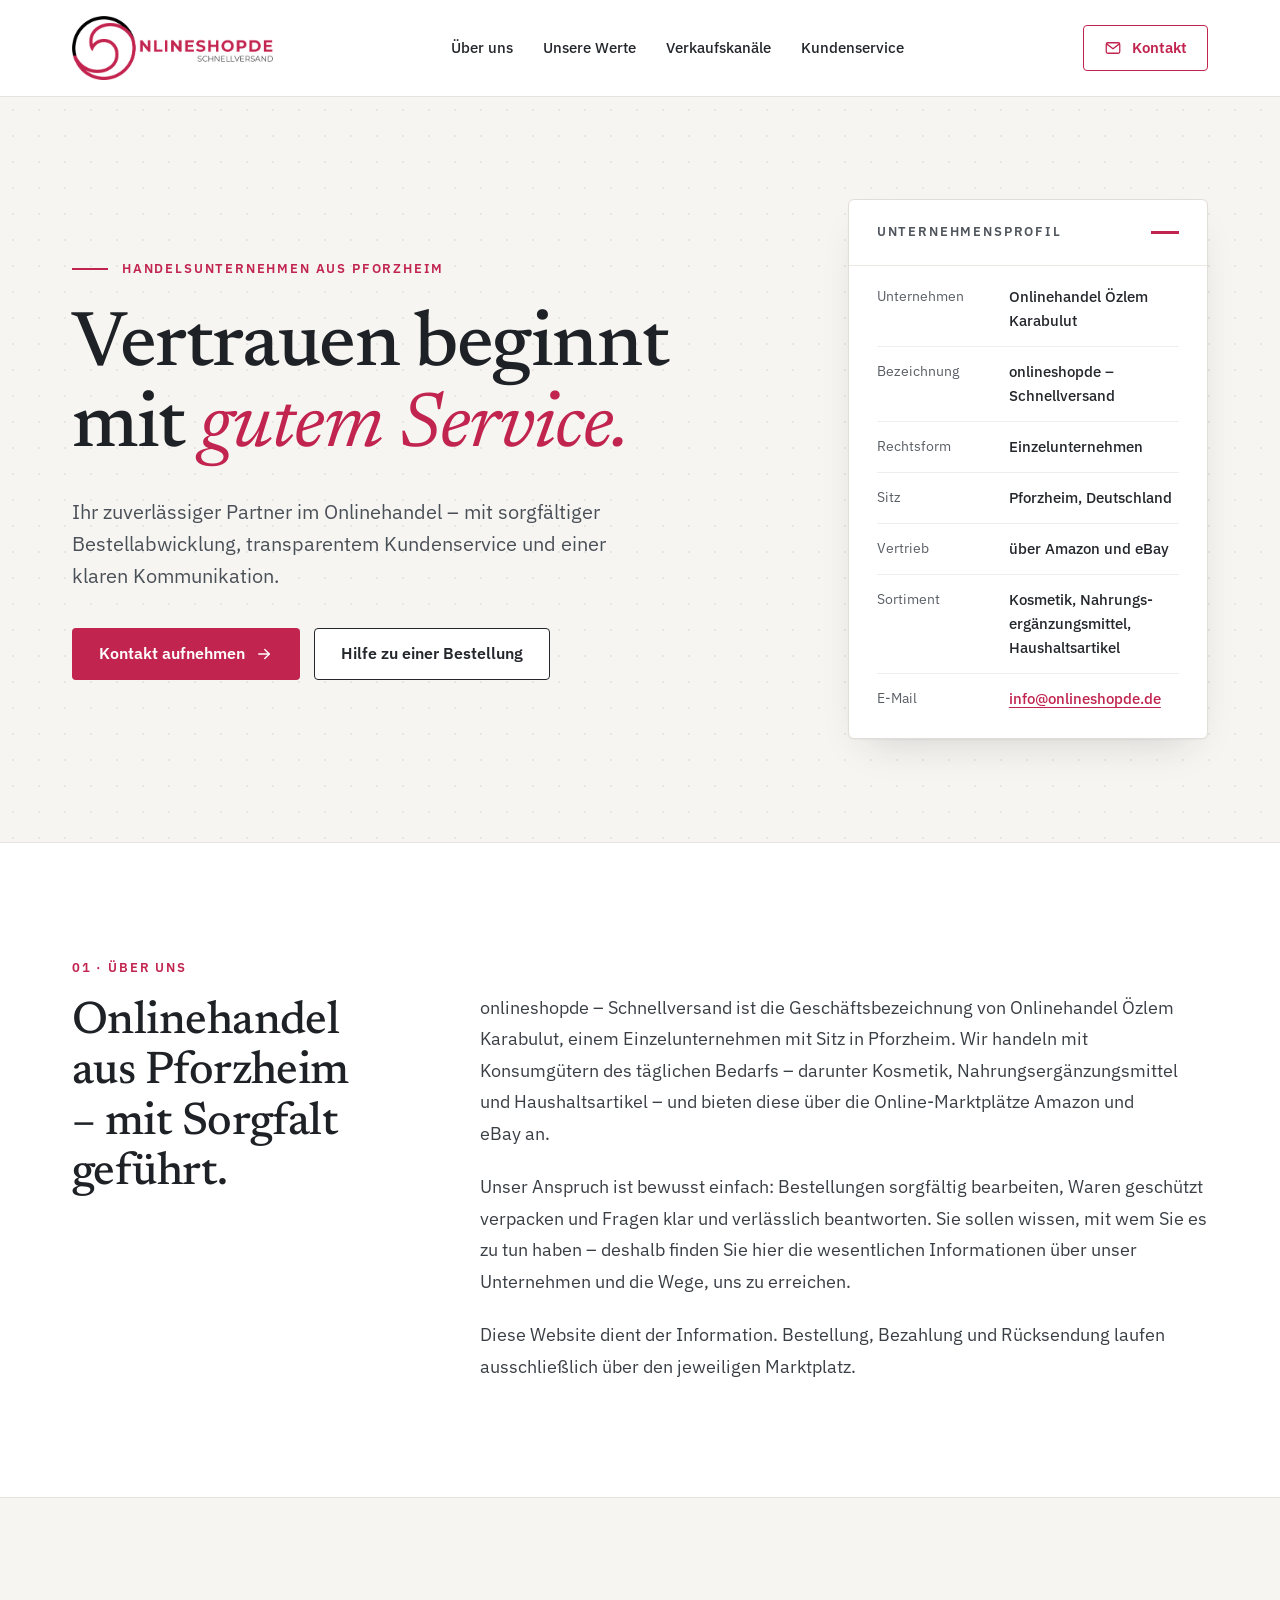
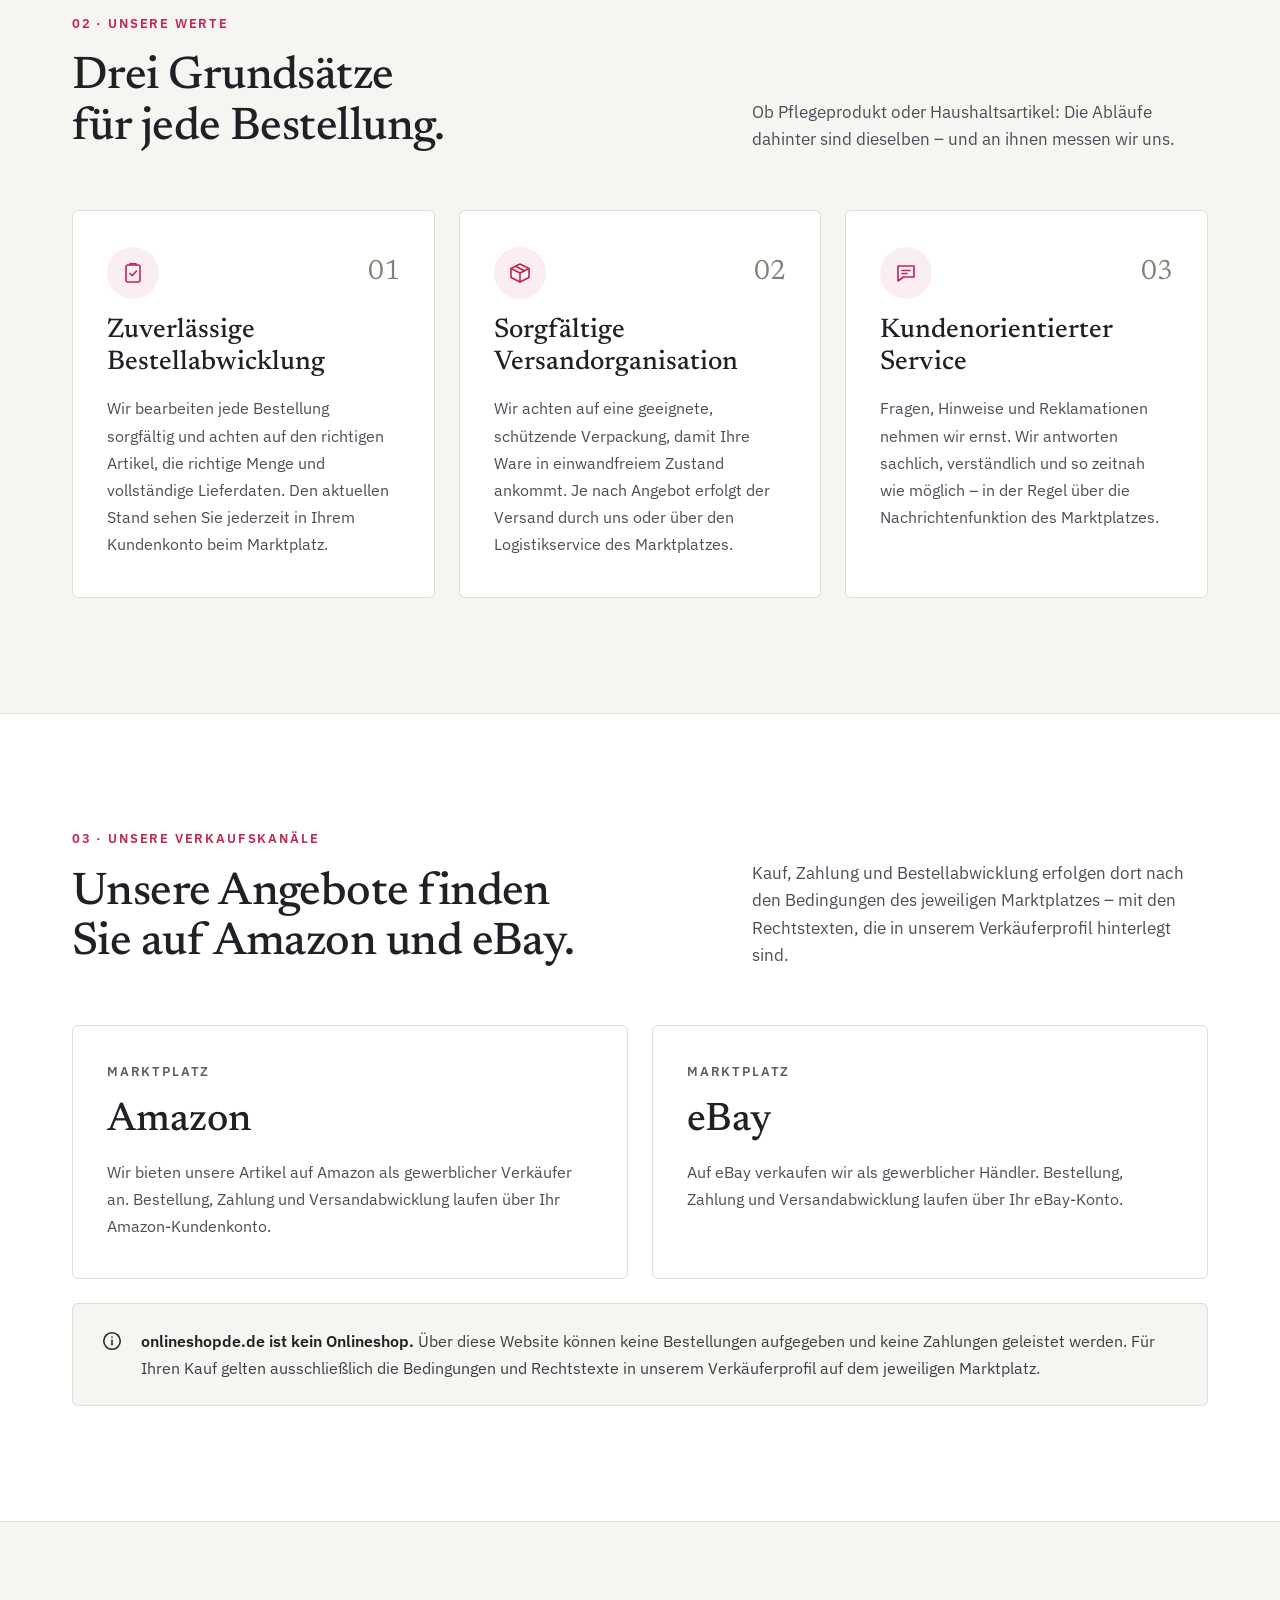
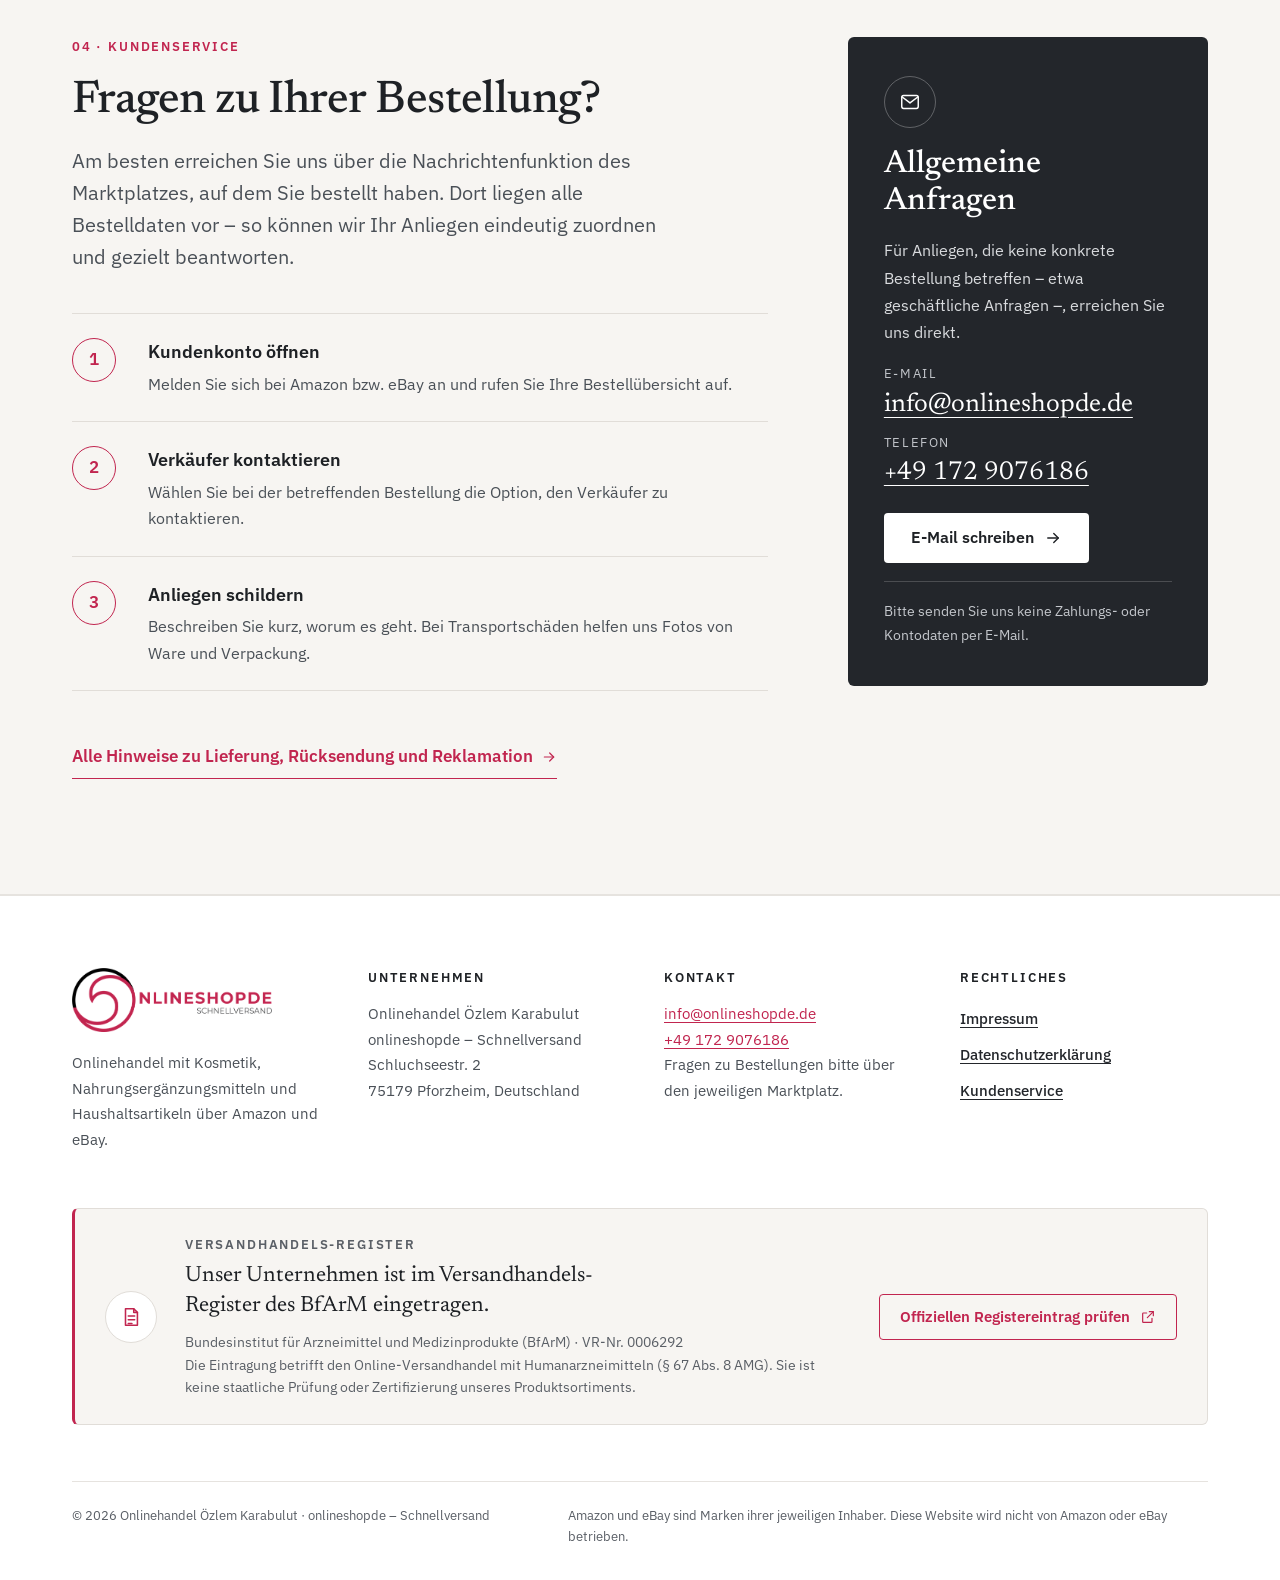
==== commit cf6ba3a1: "Footer: BfArM-Registerhinweis; Impressum: PTA" ====
--- a/index.html
+++ b/index.html
@@ -207,6 +207,15 @@
 </ul>
 </nav>
 </div>
+<section class="footer-register" aria-labelledby="register-title">
+<div class="register-icon" aria-hidden="true"><svg width="22" height="22" viewBox="0 0 24 24" fill="none" stroke="currentColor" stroke-width="1.7" stroke-linecap="round" stroke-linejoin="round" focusable="false"><path d="M6 3h9l4 4v14H6z"/><path d="M15 3v4h4"/><path d="M9 11h7"/><path d="M9 15h7"/><path d="M9 19h4"/></svg></div>
+<div class="register-text">
+<h2 id="register-title" class="register-label">Versandhandels-Register</h2>
+<p class="register-statement">Unser Unternehmen ist im Versandhandels-Register des BfArM eingetragen.</p>
+<p class="register-meta">Bundesinstitut für Arzneimittel und Medizinprodukte (BfArM) · VR-Nr. 0006292<br>Die Eintragung betrifft den Online-Versandhandel mit Humanarzneimitteln (§&nbsp;67 Abs.&nbsp;8 AMG). Sie ist keine staatliche Prüfung oder Zertifizierung unseres Produktsortiments.</p>
+</div>
+<a class="btn btn-outline register-link" href="https://versandhandel.dimdi.de/websearch/servlet/Gate?accessid=dimdi_var&amp;term=d771f5b88dc5ca26da51eb2feabcc47b" target="_blank" rel="noopener">Offiziellen Registereintrag prüfen<svg width="16" height="16" viewBox="0 0 24 24" fill="none" stroke="currentColor" stroke-width="1.8" stroke-linecap="round" stroke-linejoin="round" aria-hidden="true" focusable="false"><path d="M14 4h6v6"/><path d="M20 4l-9 9"/><path d="M18 14v5a1 1 0 0 1-1 1H5a1 1 0 0 1-1-1V7a1 1 0 0 1 1-1h5"/></svg><span class="visually-hidden"> (Seite des BfArM, öffnet in neuem Tab)</span></a>
+</section>
 <div class="footer-bottom">
 <p>© 2026 Onlinehandel Özlem Karabulut · onlineshopde – Schnellversand</p>
 <p>Amazon und eBay sind Marken ihrer jeweiligen Inhaber. Diese Website wird nicht von Amazon oder eBay betrieben.</p>
--- a/assets/css/style.css
+++ b/assets/css/style.css
@@ -356,6 +356,7 @@
 .legal-block:last-child { border-bottom: 1px solid var(--line); }
 .legal-block h2 { font-family: var(--serif); font-weight: 500; font-size: 24px; line-height: 1.3; hyphens: auto; }
 .legal-block p, .legal-block address { font-size: 17px; line-height: 1.75; color: var(--text-2); font-style: normal; }
+.legal-block .legal-hint { margin-top: 14px; font-size: 15px; line-height: 1.6; color: var(--muted-2); }
 
 /* Fließtext-Rechtsseiten (Datenschutz) */
 .prose { max-width: 760px; color: var(--text-2); font-size: 17px; line-height: 1.75; }
@@ -404,7 +405,32 @@
 .footer-grid li a { display: inline-flex; align-items: center; min-height: 36px; color: var(--text); font-size: 15px; font-weight: 500; }
 .footer-brand { display: flex; flex-direction: column; gap: 18px; }
 .footer-brand .logo-placeholder { width: 180px; height: 48px; font-size: 11px; }
-.footer-brand img { height: 48px; width: auto; display: block; }
+.footer-brand img { display: block; align-self: flex-start; width: 200px; max-width: 100%; height: auto; }
+@media (max-width: 520px) { .footer-brand img { width: 170px; } }
+/* Hinweis Versandhandels-Register (Text-Link, bewusst ohne EU-Logo) */
+.footer-register {
+  display: grid; grid-template-columns: auto minmax(0, 1fr) auto; align-items: center; gap: 18px 28px;
+  margin-top: 56px; padding: 26px 30px;
+  background: var(--ground-2); border: 1px solid var(--line); border-left: 3px solid var(--accent); border-radius: var(--radius);
+}
+.register-icon {
+  display: grid; place-items: center; width: 52px; height: 52px; border-radius: 50%;
+  background: #fff; border: 1px solid var(--line); color: var(--accent);
+}
+.register-label { margin: 0 0 6px; font-size: 13px; font-weight: 600; letter-spacing: 0.14em; text-transform: uppercase; color: var(--muted-2); }
+.register-statement { font-family: var(--serif); font-size: 22px; line-height: 1.35; color: var(--ink); text-wrap: balance; }
+.register-meta { margin-top: 10px; max-width: 700px; font-size: 14px; line-height: 1.6; color: var(--muted-2); }
+.register-link { white-space: nowrap; }
+@media (max-width: 900px) {
+  .footer-register { grid-template-columns: auto minmax(0, 1fr); }
+  .register-link { grid-column: 2; justify-self: start; }
+}
+@media (max-width: 560px) {
+  .footer-register { grid-template-columns: minmax(0, 1fr); padding: 22px 20px; margin-top: 44px; }
+  .register-icon { width: 44px; height: 44px; }
+  .register-link { grid-column: 1; white-space: normal; text-align: left; }
+  .register-statement { font-size: 20px; }
+}
 .footer-bottom {
   display: flex; flex-wrap: wrap; justify-content: space-between; gap: 12px 32px;
   margin-top: 56px; padding-block: 24px 32px; border-top: 1px solid #e6e3df;
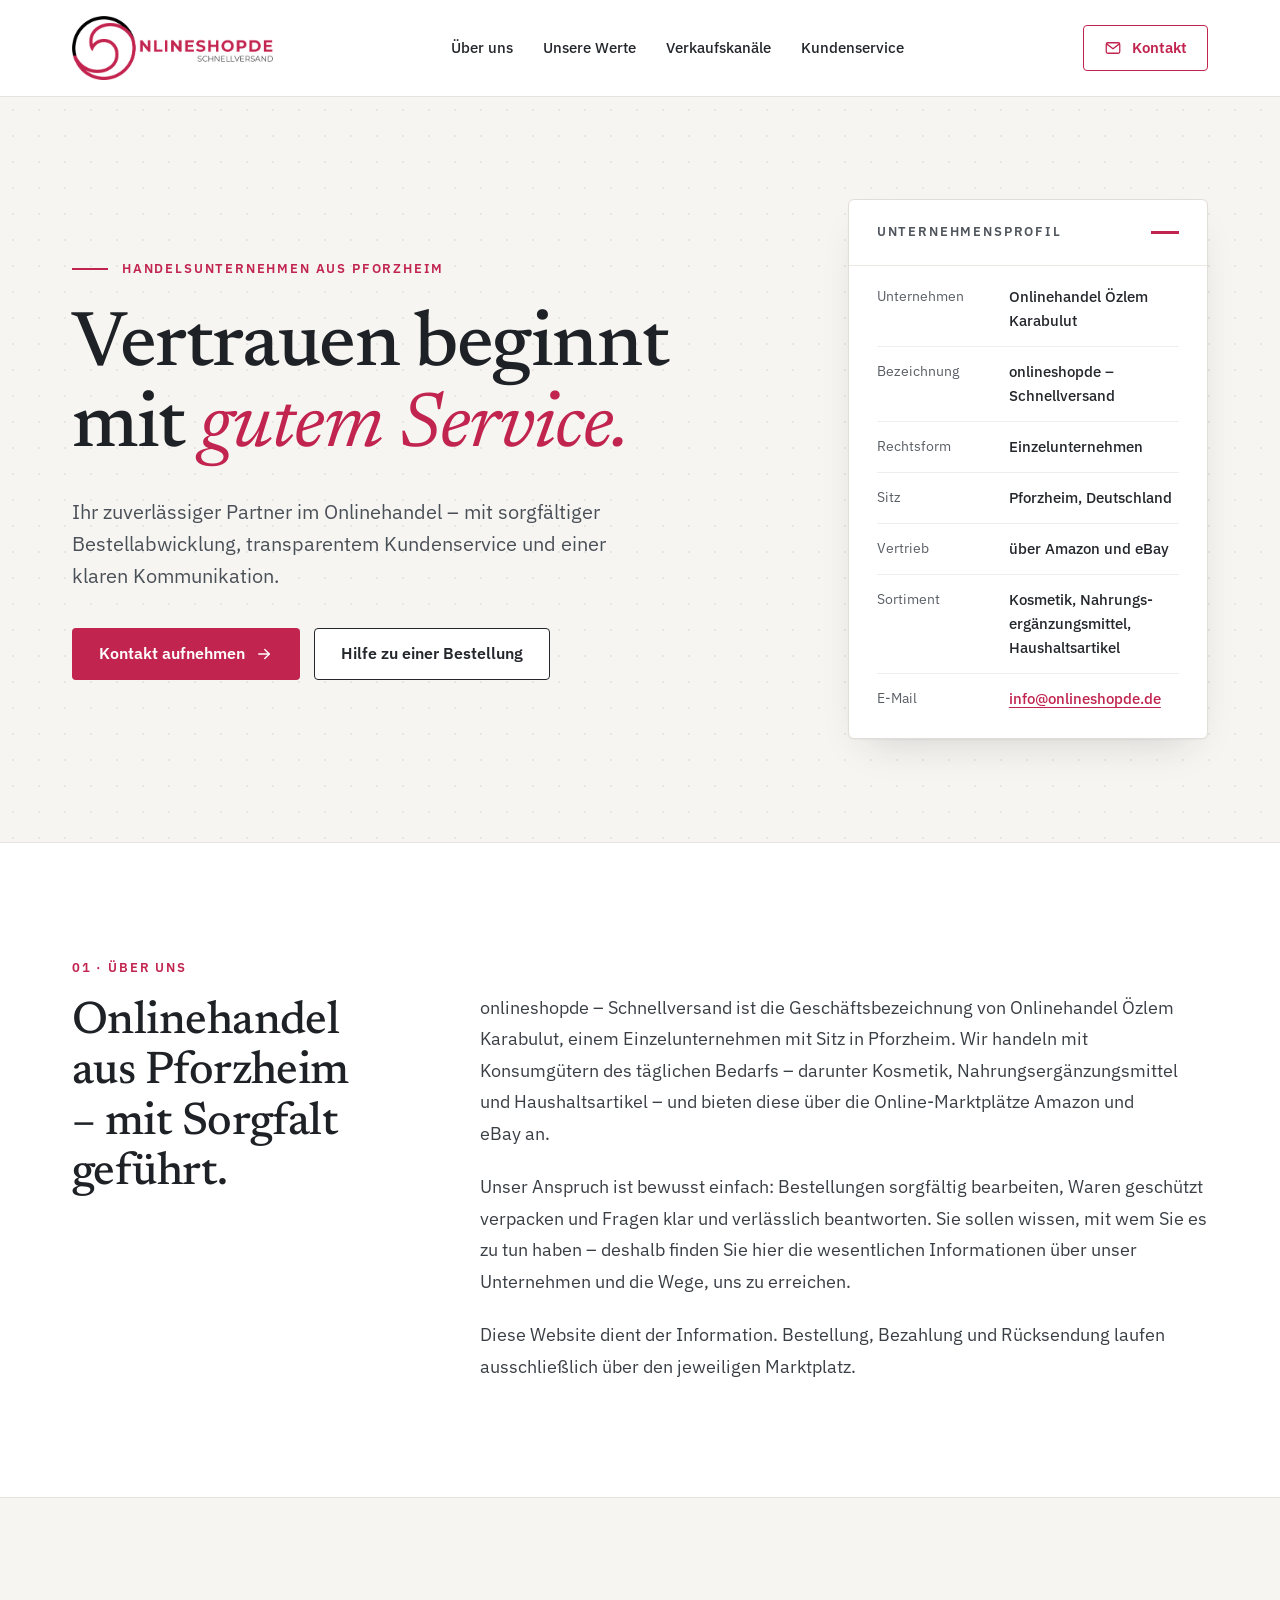
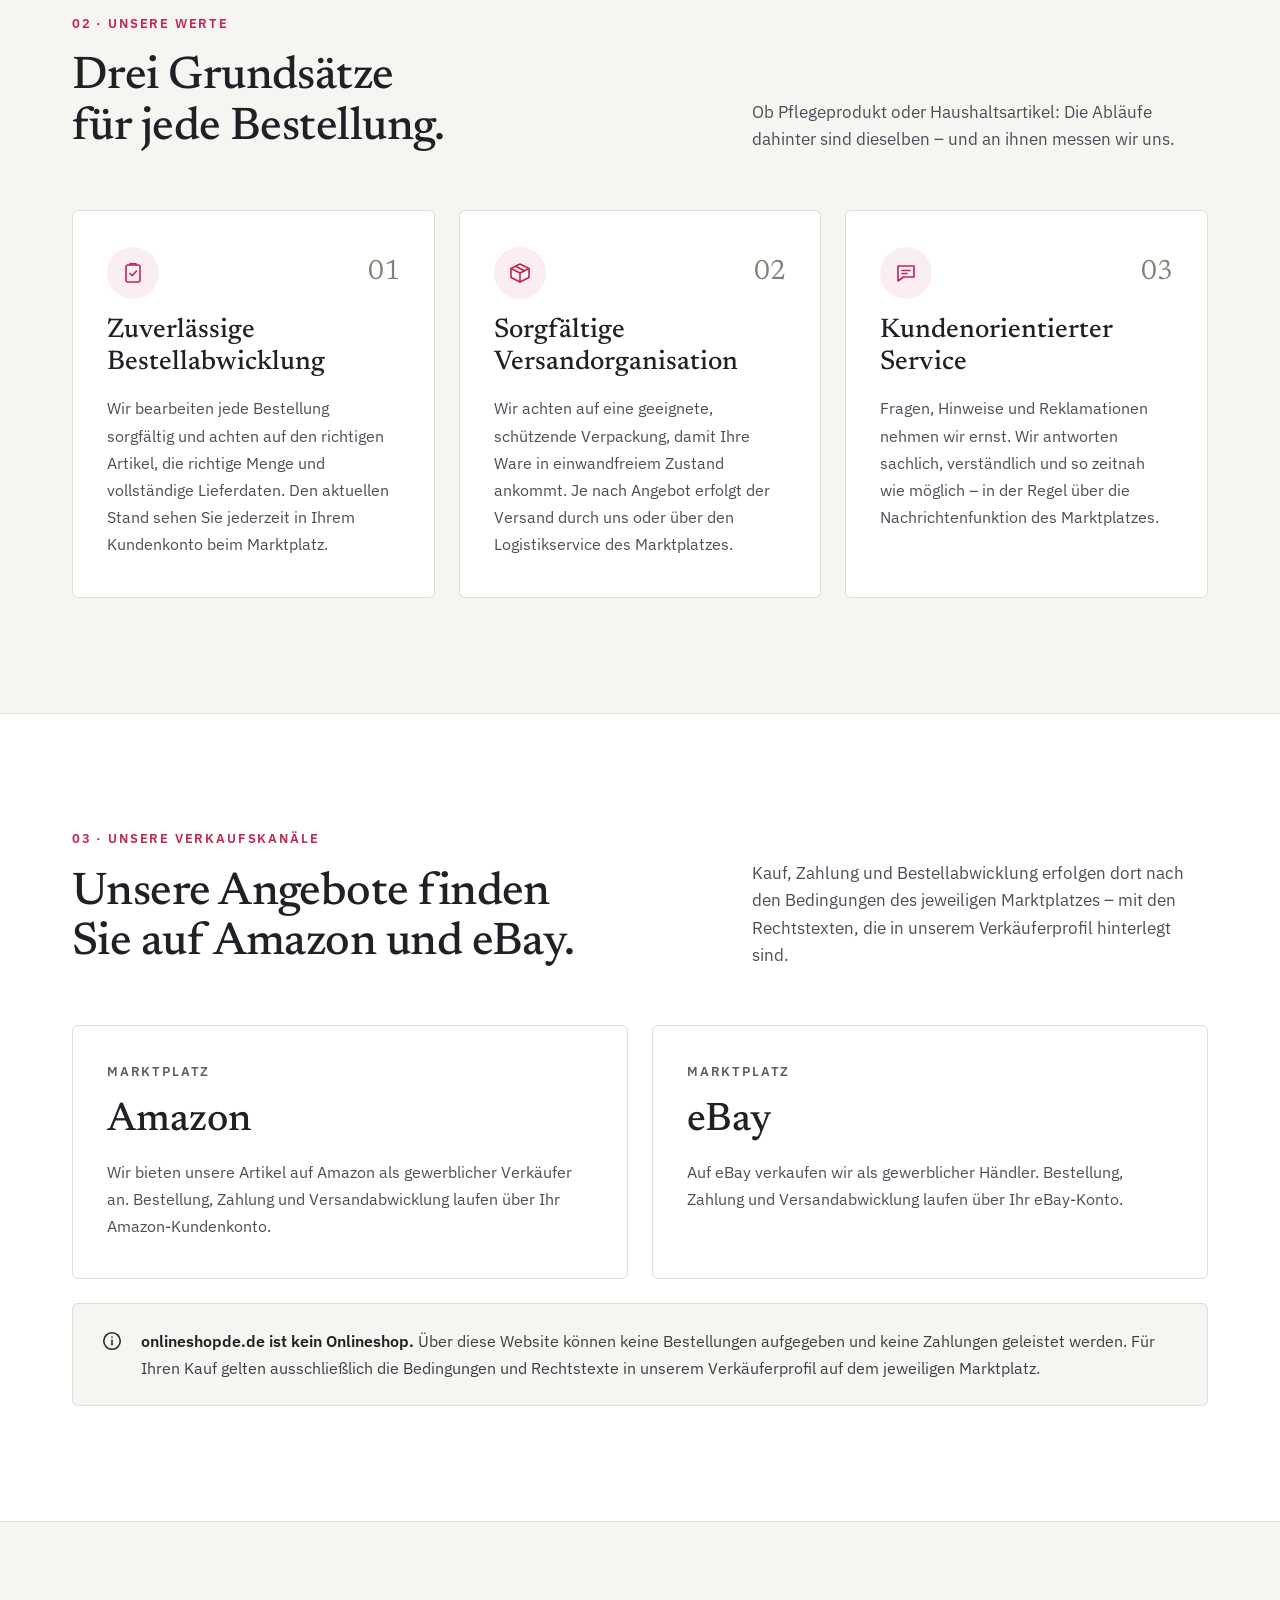
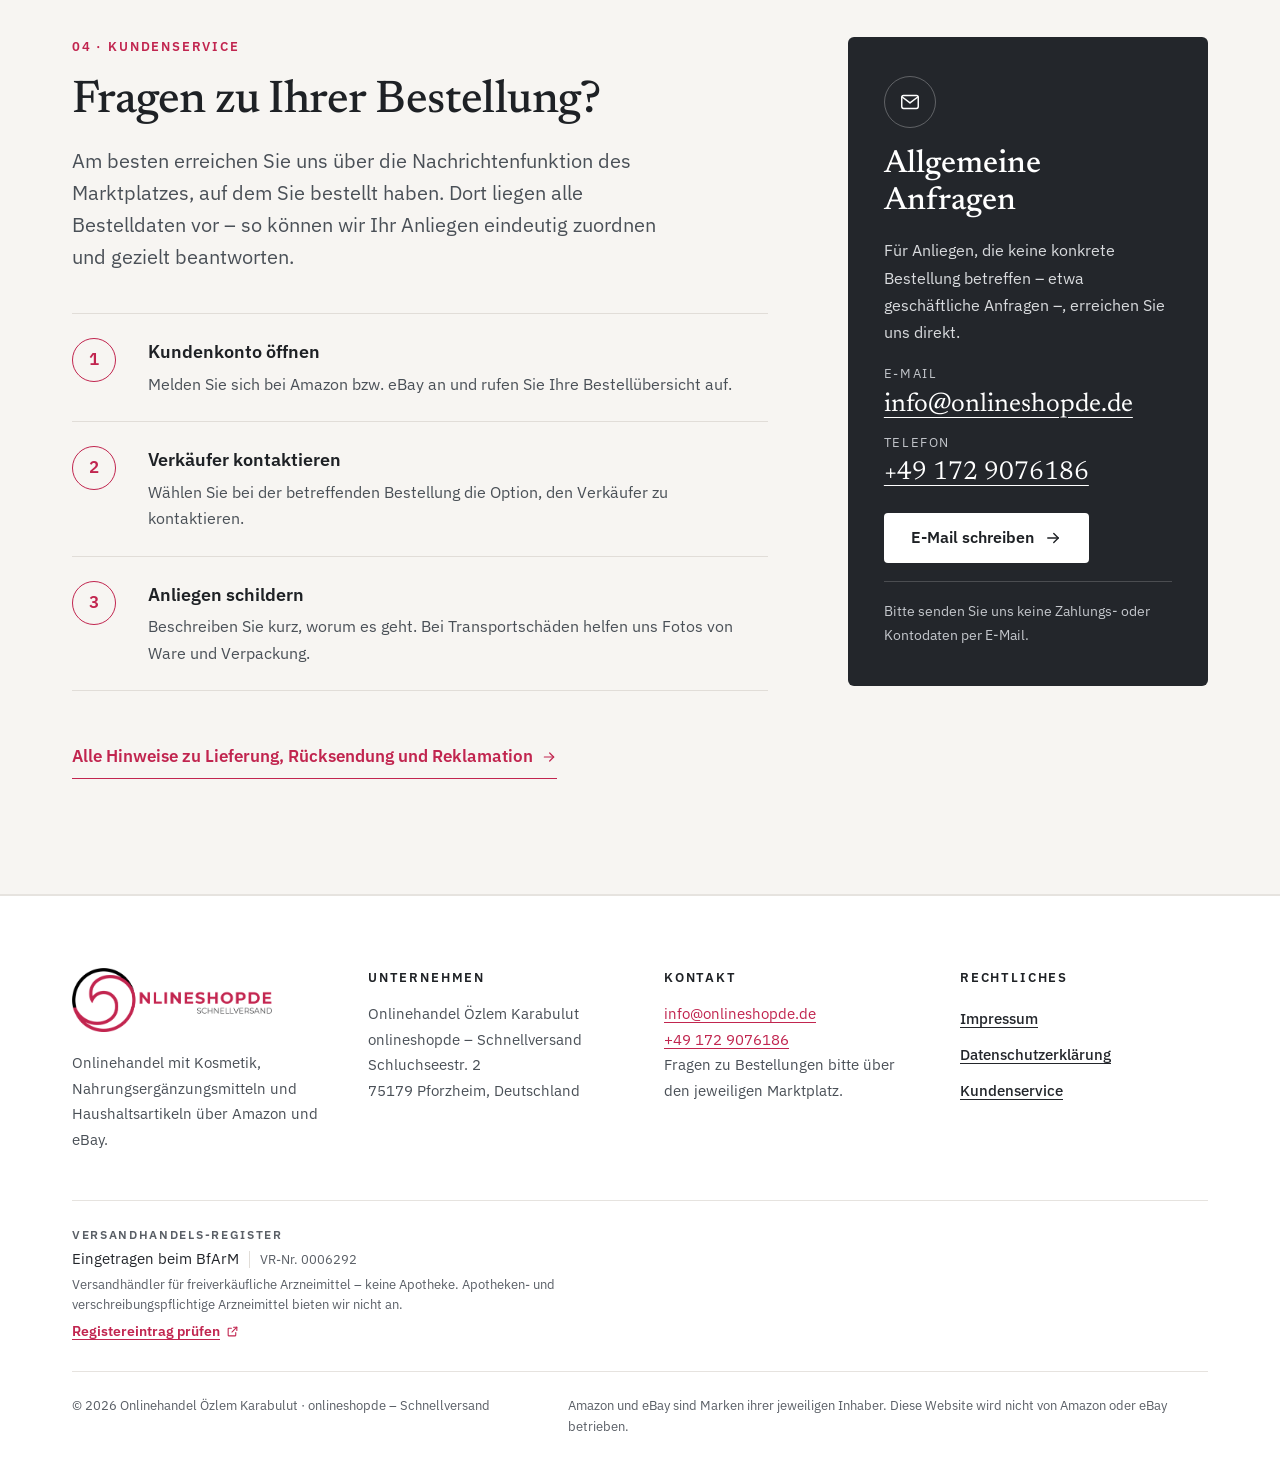
==== commit 5623fee6: "Footer: kompakter Nachweis Versandhandels-Register" ====
--- a/index.html
+++ b/index.html
@@ -207,14 +207,17 @@
 </ul>
 </nav>
 </div>
-<section class="footer-register" aria-labelledby="register-title">
-<div class="register-icon" aria-hidden="true"><svg width="22" height="22" viewBox="0 0 24 24" fill="none" stroke="currentColor" stroke-width="1.7" stroke-linecap="round" stroke-linejoin="round" focusable="false"><path d="M6 3h9l4 4v14H6z"/><path d="M15 3v4h4"/><path d="M9 11h7"/><path d="M9 15h7"/><path d="M9 19h4"/></svg></div>
-<div class="register-text">
-<h2 id="register-title" class="register-label">Versandhandels-Register</h2>
-<p class="register-statement">Unser Unternehmen ist im Versandhandels-Register des BfArM eingetragen.</p>
-<p class="register-meta">Bundesinstitut für Arzneimittel und Medizinprodukte (BfArM) · VR-Nr. 0006292<br>Die Eintragung betrifft den Online-Versandhandel mit Humanarzneimitteln (§&nbsp;67 Abs.&nbsp;8 AMG). Sie ist keine staatliche Prüfung oder Zertifizierung unseres Produktsortiments.</p>
-</div>
-<a class="btn btn-outline register-link" href="https://versandhandel.dimdi.de/websearch/servlet/Gate?accessid=dimdi_var&amp;term=d771f5b88dc5ca26da51eb2feabcc47b" target="_blank" rel="noopener">Offiziellen Registereintrag prüfen<svg width="16" height="16" viewBox="0 0 24 24" fill="none" stroke="currentColor" stroke-width="1.8" stroke-linecap="round" stroke-linejoin="round" aria-hidden="true" focusable="false"><path d="M14 4h6v6"/><path d="M20 4l-9 9"/><path d="M18 14v5a1 1 0 0 1-1 1H5a1 1 0 0 1-1-1V7a1 1 0 0 1 1-1h5"/></svg><span class="visually-hidden"> (Seite des BfArM, öffnet in neuem Tab)</span></a>
+<section class="footer-trust" aria-labelledby="trust-title">
+<div class="trust-head">
+<h2 id="trust-title" class="trust-label">Versandhandels-Register</h2>
+<p class="trust-main">Eingetragen beim <abbr title="Bundesinstitut für Arzneimittel und Medizinprodukte">BfArM</abbr><span class="trust-vr">VR-Nr.&nbsp;0006292</span></p>
+</div>
+<div class="trust-more">
+<p class="trust-fine">Versandhändler für freiverkäufliche Arzneimittel – keine Apotheke. Apotheken- und verschreibungspflichtige Arzneimittel bieten wir nicht an.</p>
+<a class="trust-link" href="https://versandhandel.dimdi.de/websearch/servlet/Gate?accessid=dimdi_var&amp;term=d771f5b88dc5ca26da51eb2feabcc47b" target="_blank" rel="noopener">Registereintrag prüfen<svg width="13" height="13" viewBox="0 0 24 24" fill="none" stroke="currentColor" stroke-width="2" stroke-linecap="round" stroke-linejoin="round" aria-hidden="true" focusable="false"><path d="M14 4h6v6"/><path d="M20 4l-9 9"/><path d="M18 14v5a1 1 0 0 1-1 1H5a1 1 0 0 1-1-1V7a1 1 0 0 1 1-1h5"/></svg><span class="visually-hidden"> (Seite des BfArM, öffnet in neuem Tab)</span></a>
+</div>
+<!-- Platz für das offizielle EU-Sicherheitslogo: ausschließlich Original-HTML-Code des BfArM, erst nach rechtlicher Klärung.
+     Einfügen als <div class="trust-badge"> … BfArM-Code … </div> (Breite 121 px, Höhe proportional, Schutzzone per CSS) -->
 </section>
 <div class="footer-bottom">
 <p>© 2026 Onlinehandel Özlem Karabulut · onlineshopde – Schnellversand</p>
--- a/assets/css/style.css
+++ b/assets/css/style.css
@@ -407,29 +407,28 @@
 .footer-brand .logo-placeholder { width: 180px; height: 48px; font-size: 11px; }
 .footer-brand img { display: block; align-self: flex-start; width: 200px; max-width: 100%; height: auto; }
 @media (max-width: 520px) { .footer-brand img { width: 170px; } }
-/* Hinweis Versandhandels-Register (Text-Link, bewusst ohne EU-Logo) */
-.footer-register {
-  display: grid; grid-template-columns: auto minmax(0, 1fr) auto; align-items: center; gap: 18px 28px;
-  margin-top: 56px; padding: 26px 30px;
-  background: var(--ground-2); border: 1px solid var(--line); border-left: 3px solid var(--accent); border-radius: var(--radius);
-}
-.register-icon {
-  display: grid; place-items: center; width: 52px; height: 52px; border-radius: 50%;
-  background: #fff; border: 1px solid var(--line); color: var(--accent);
-}
-.register-label { margin: 0 0 6px; font-size: 13px; font-weight: 600; letter-spacing: 0.14em; text-transform: uppercase; color: var(--muted-2); }
-.register-statement { font-family: var(--serif); font-size: 22px; line-height: 1.35; color: var(--ink); text-wrap: balance; }
-.register-meta { margin-top: 10px; max-width: 700px; font-size: 14px; line-height: 1.6; color: var(--muted-2); }
-.register-link { white-space: nowrap; }
-@media (max-width: 900px) {
-  .footer-register { grid-template-columns: auto minmax(0, 1fr); }
-  .register-link { grid-column: 2; justify-self: start; }
-}
+/* Nachweis Versandhandels-Register (kompakt; EU-Logo nur per Original-Code des BfArM) */
+.footer-trust {
+  display: grid; grid-template-columns: minmax(0, 600px) auto; grid-template-areas: "head badge" "more badge";
+  justify-content: start; align-items: center; column-gap: 32px; row-gap: 4px;
+  margin-top: 48px; padding-top: 24px; border-top: 1px solid #e6e3df;
+}
+.trust-head { grid-area: head; }
+.trust-more { grid-area: more; }
+.trust-badge { grid-area: badge; align-self: center; padding: 12px; line-height: 0; }  /* 10 % Schutzzone bei 121 px */
+.trust-badge img { width: 121px; height: auto; }                                     /* Mindestbreite laut BfArM */
+.trust-label { margin: 0 0 4px; font-size: 12px; font-weight: 600; letter-spacing: 0.14em; text-transform: uppercase; color: var(--muted-2); }
+.trust-main { font-size: 15px; line-height: 1.5; color: var(--text); }
+.trust-main abbr[title] { text-decoration: none; }
+.trust-vr { margin-left: 10px; padding-left: 10px; border-left: 1px solid var(--line); font-size: 13px; color: var(--muted-2); white-space: nowrap; }
+.trust-fine { font-size: 13px; line-height: 1.55; color: var(--muted-2); }
+.trust-link { display: inline-flex; align-items: center; gap: 6px; min-height: 32px; white-space: nowrap; font-size: 14px; font-weight: 600; color: var(--accent); text-underline-offset: 3px; }
+.trust-link:hover { color: var(--accent-dark); }
+.footer-trust + .footer-bottom { margin-top: 24px; }
 @media (max-width: 560px) {
-  .footer-register { grid-template-columns: minmax(0, 1fr); padding: 22px 20px; margin-top: 44px; }
-  .register-icon { width: 44px; height: 44px; }
-  .register-link { grid-column: 1; white-space: normal; text-align: left; }
-  .register-statement { font-size: 20px; }
+  .footer-trust { grid-template-columns: minmax(0, 1fr) auto; grid-template-areas: "head badge" "more more"; column-gap: 12px; row-gap: 8px; margin-top: 40px; }
+  .trust-label { font-size: 11px; letter-spacing: 0.1em; }
+  .trust-vr { display: block; margin: 2px 0 0; padding: 0; border: 0; }
 }
 .footer-bottom {
   display: flex; flex-wrap: wrap; justify-content: space-between; gap: 12px 32px;
